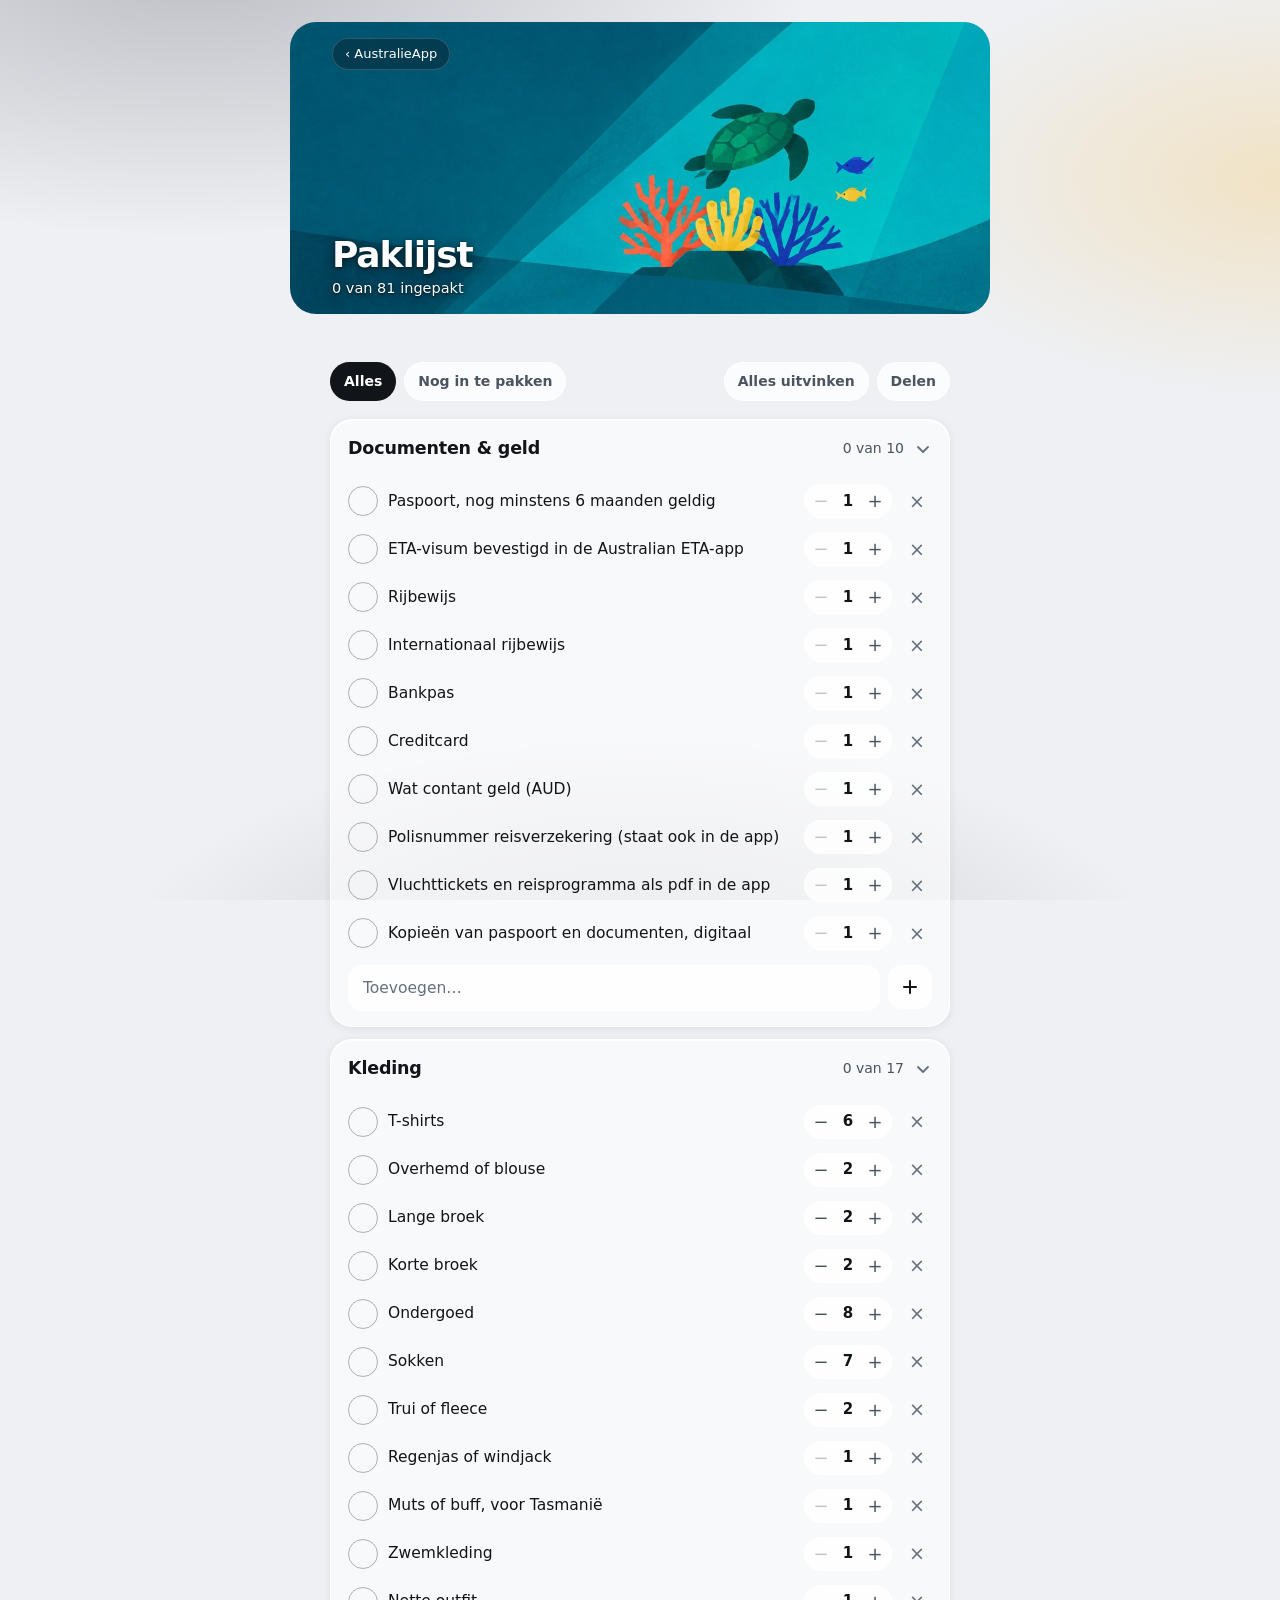
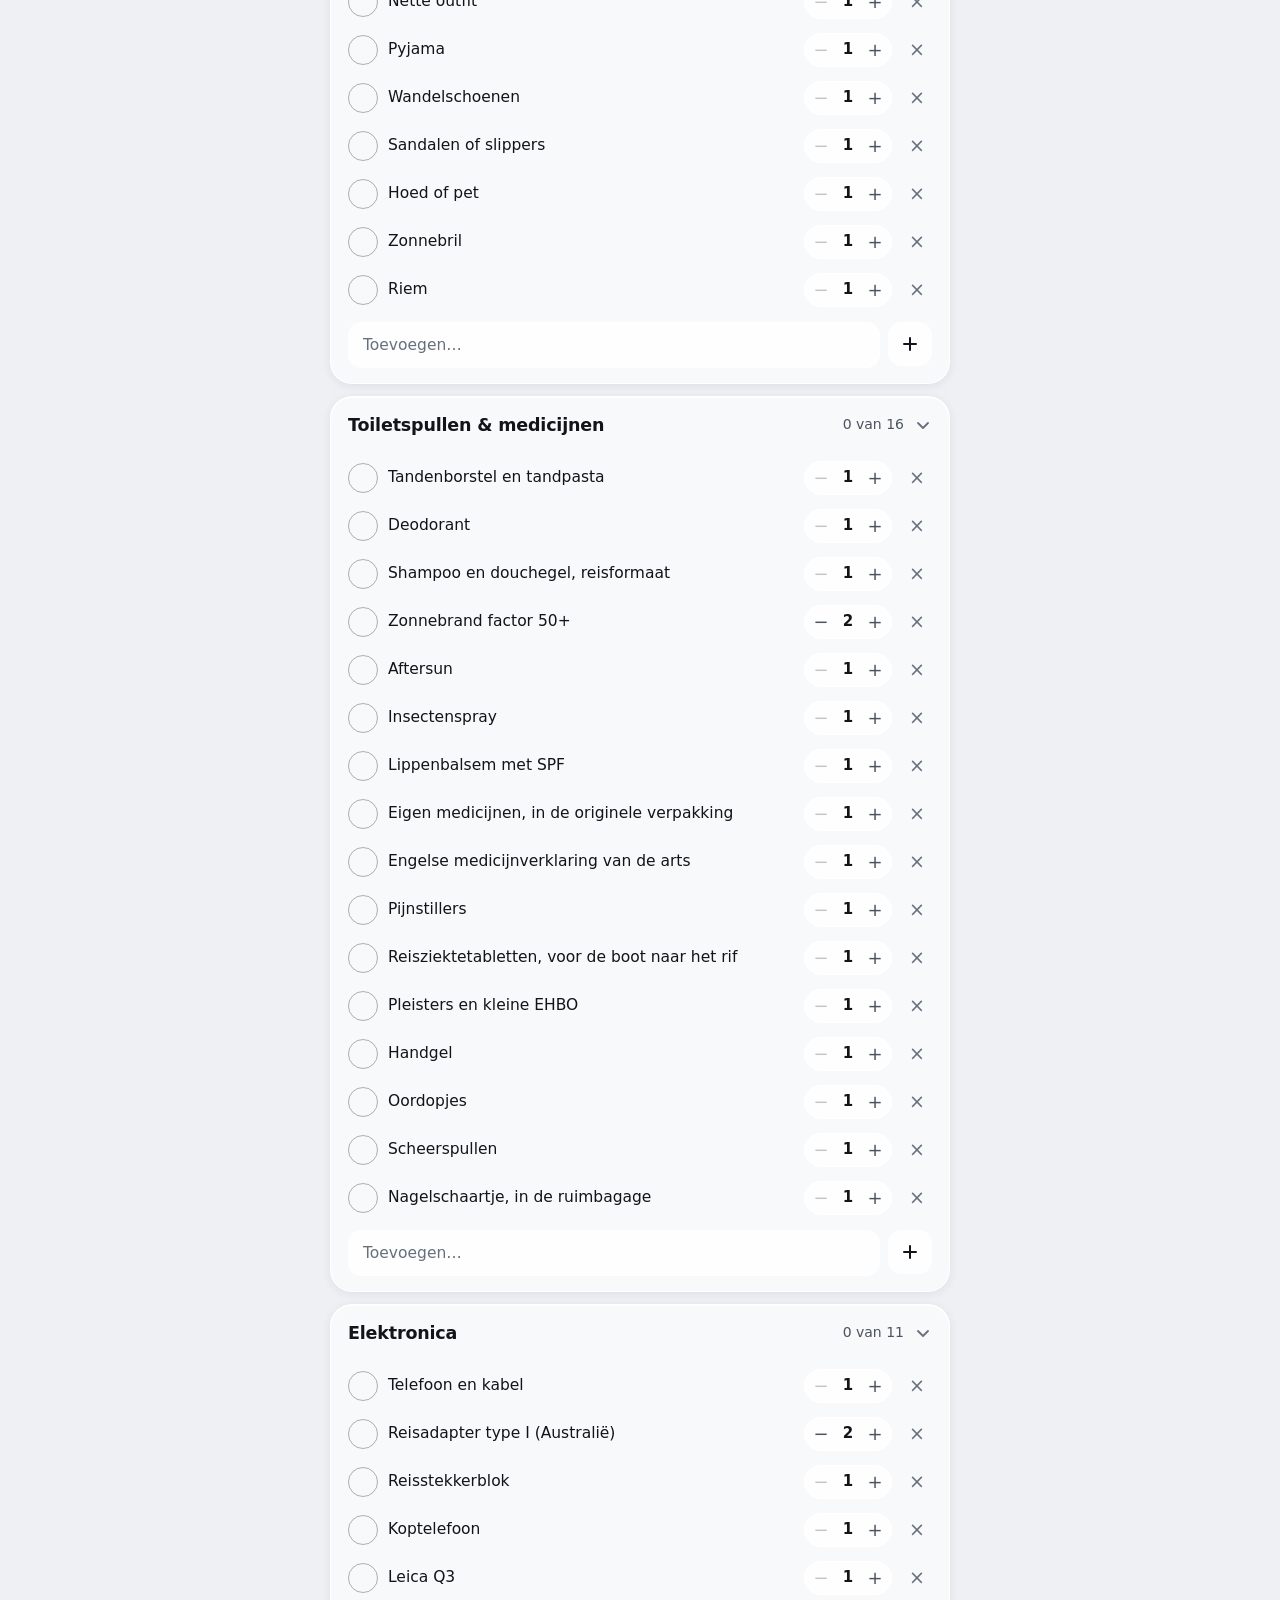
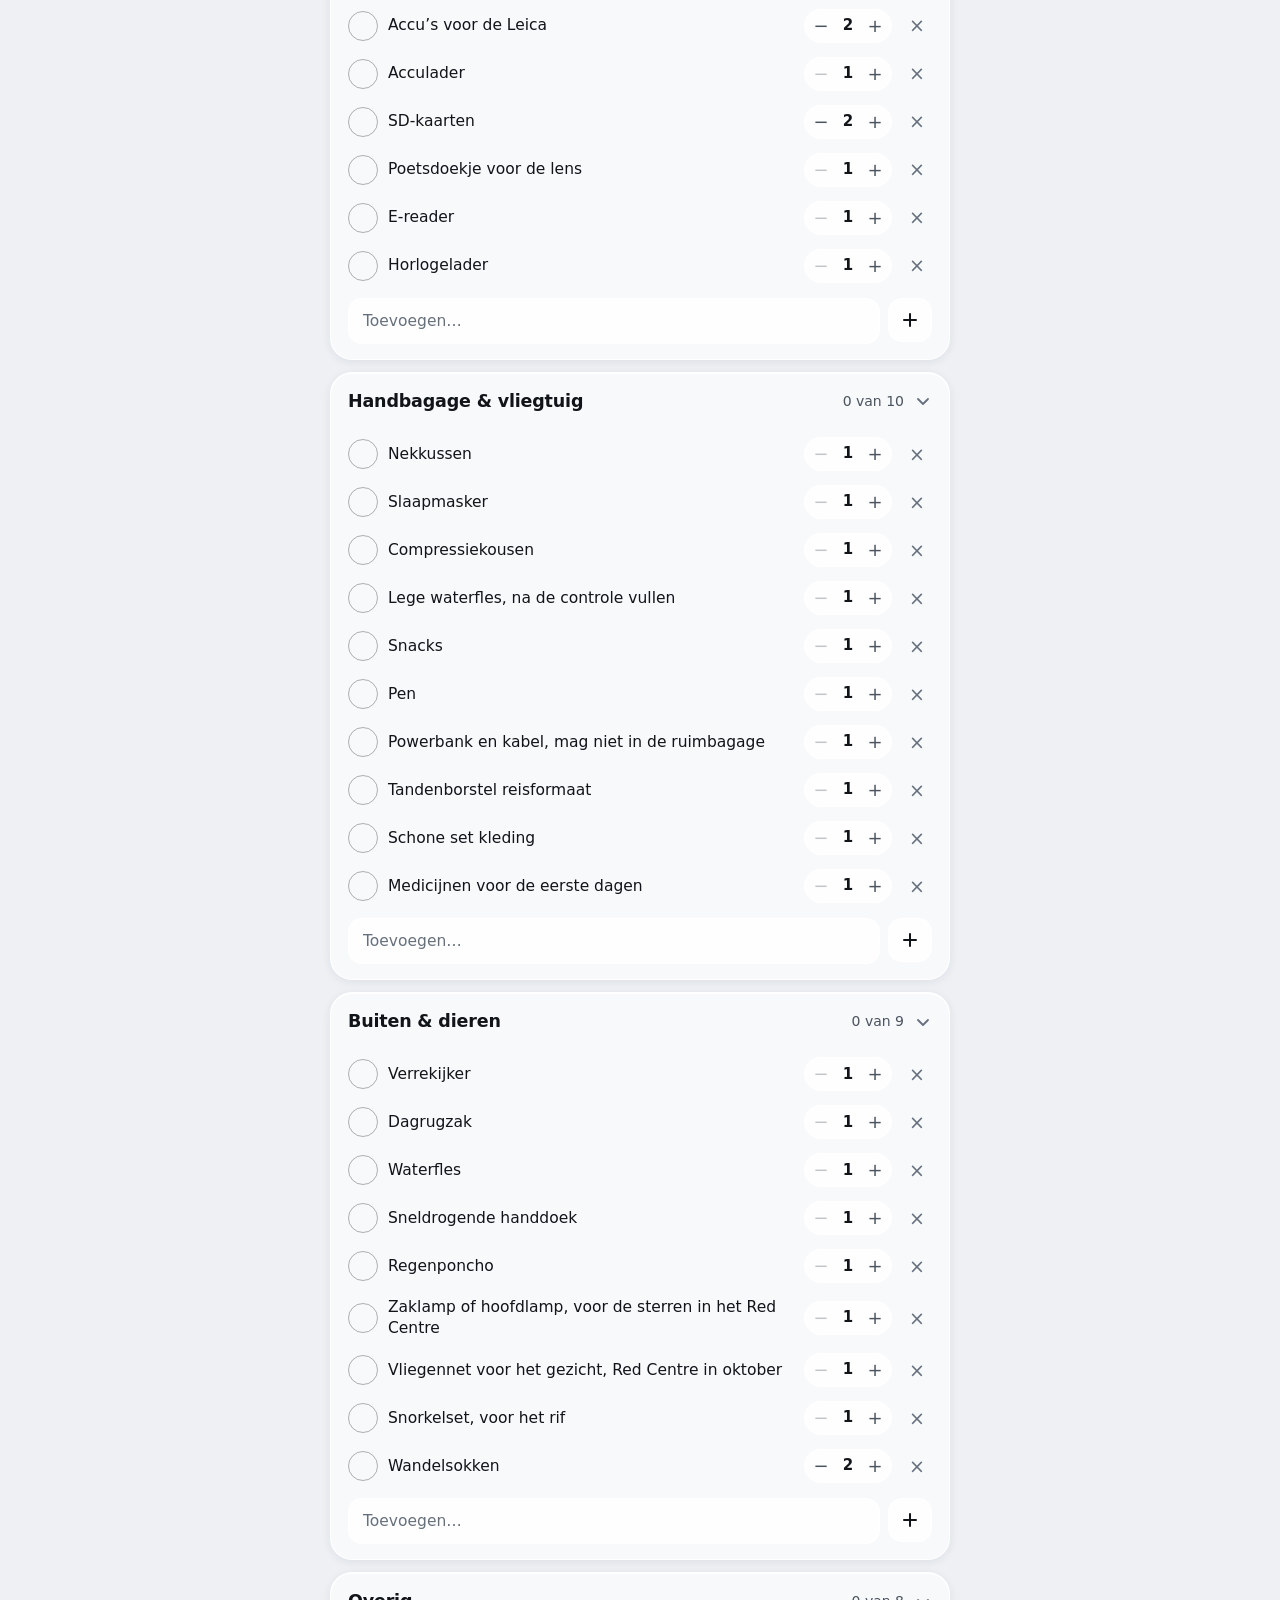
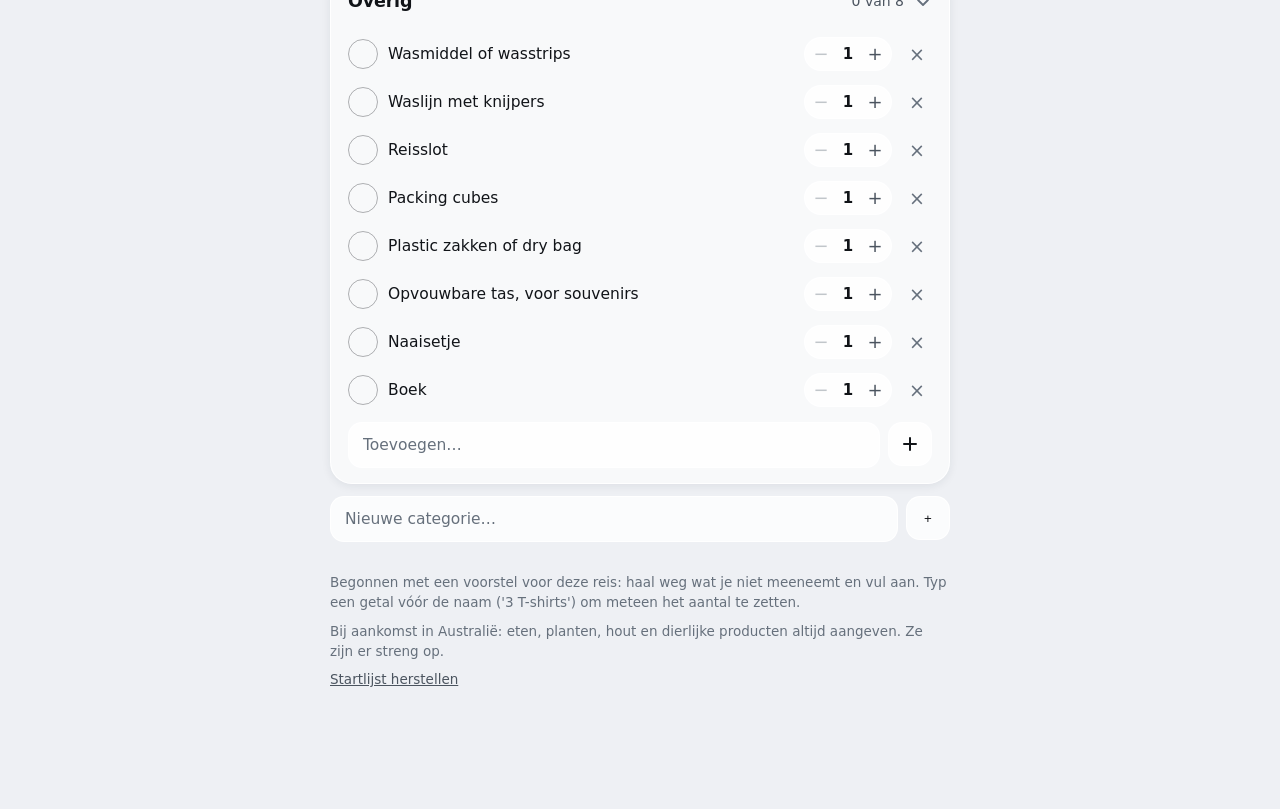
==== paklijst.html @ 352bce7c "Paklijst toegevoegd" ====
<!DOCTYPE html>
<html lang="nl" data-theme="light">
<head>
<meta charset="utf-8">
<!-- Zelfde thema als de app, meteen gezet zodat de pagina niet flitst. -->
<script>try{document.documentElement.setAttribute("data-theme",localStorage.getItem("aus_thema")==="dark"?"dark":"light")}catch(e){}</script>
<meta name="viewport" content="width=device-width, initial-scale=1, viewport-fit=cover">
<meta name="theme-color" content="#EEF0F4">
<title>Paklijst</title>
<link rel="stylesheet" href="app.css">
<style>
  /* Paklijst: één los bestand naast de app. Alles staat op deze telefoon (localStorage), er gaat niets
     naar Nhost. De opmaak komt uit app.css; hieronder alleen wat de lijst zelf nodig heeft. */
  .acties{display:flex;gap:8px;flex-wrap:wrap;align-items:center;margin:22px 0 18px}
  .acties .ruimte{flex:1}
  .cat.card{padding:0;overflow:hidden}
  .cathead{display:flex;align-items:center;gap:10px;width:100%;padding:15px 17px;
    background:none;border:none;font:inherit;color:inherit;text-align:left;cursor:pointer}
  .cathead h3{flex:1;margin:0;font-size:17.5px;font-weight:640;letter-spacing:-.01em}
  .cathead .teller{font-size:14px;color:var(--text-dim);font-variant-numeric:tabular-nums;white-space:nowrap}
  .cat.klaar .teller{color:var(--accent-ink);font-weight:600}
  .cathead .pijl{flex:none;width:18px;height:18px;color:var(--text-faint);transition:transform .2s ease}
  .cat.dicht .pijl{transform:rotate(-90deg)}
  .cat.dicht .items,.cat.dicht .toevoeg,.cat.dicht .leeg{display:none}
  .items{list-style:none;margin:0;padding:0 8px}
  .item{display:flex;align-items:center;gap:10px;padding:7px 9px;border-radius:14px}
  .item:active{background:var(--glass-2)}
  .vink{flex:none;width:30px;height:30px;border-radius:50%;cursor:pointer;display:grid;place-items:center;
    background:none;border:1.5px solid color-mix(in srgb, var(--text) 32%, transparent);color:transparent}
  .vink svg{width:16px;height:16px}
  .item.ok .vink{background:var(--accent);border-color:var(--accent);color:#1a1200}
  .naam{flex:1;min-width:0;font-size:15.5px;line-height:1.35;cursor:pointer;overflow-wrap:anywhere}
  .item.ok .naam{color:var(--text-faint);text-decoration:line-through}
  .aantal{flex:none;display:inline-flex;align-items:center;border-radius:999px;
    background:var(--glass-2);border:1px solid var(--rim)}
  .aantal button{font:inherit;font-size:18px;line-height:1;width:32px;height:32px;border:none;background:none;
    color:var(--text-dim);cursor:pointer;border-radius:999px}
  .aantal button:disabled{color:var(--text-faint);opacity:.4}
  .aantal button:active:not(:disabled){opacity:.5}
  .aantal b{min-width:22px;text-align:center;font-size:15px;font-weight:600;font-variant-numeric:tabular-nums}
  .weg{flex:none;width:30px;height:30px;border-radius:10px;border:none;background:none;font:inherit;font-size:19px;
    line-height:1;color:var(--text-faint);cursor:pointer}
  .weg:active{opacity:.5}
  .toevoeg{display:flex;gap:8px;padding:8px 17px 15px}
  .toevoeg input{flex:1;min-width:0;font:inherit;font-size:15.5px;color:var(--text);
    padding:10px 14px;border-radius:14px;background:var(--glass-2);border:1px solid var(--rim);
    -webkit-appearance:none;appearance:none}
  .toevoeg input::placeholder{color:var(--text-faint)}
  .toevoeg button,.nieuwcat button{flex:none;width:44px;height:44px;border-radius:14px;cursor:pointer;display:grid;place-items:center;
    color:var(--text);background:var(--glass-2);border:1px solid var(--rim)}
  .toevoeg button:active,.nieuwcat button:active{opacity:.6}
  .leeg{padding:0 17px 14px;font-size:14px;color:var(--text-faint)}
  .leeg button{font:inherit;font-size:14px;color:var(--text-dim);background:none;border:none;padding:0;text-decoration:underline;cursor:pointer}
  .klaarregel{padding:4px 17px 12px;font-size:14px;color:var(--text-dim)}
  .nieuwcat{display:flex;gap:8px;margin:6px 0 0}
  .nieuwcat input{flex:1;min-width:0;font:inherit;font-size:15.5px;color:var(--text);padding:10px 14px;border-radius:14px;
    background:var(--glass-2);border:1px solid var(--rim);-webkit-appearance:none;appearance:none}
  .nieuwcat input::placeholder{color:var(--text-faint)}
  .voet{margin:30px 0 0;font-size:13.5px;color:var(--text-faint);line-height:1.5}
  .voet p{margin:0 0 8px}
  .voet button{font:inherit;font-size:13.5px;color:var(--text-dim);background:none;border:none;padding:0;text-decoration:underline;cursor:pointer}
  .hero .eyebrow{text-decoration:none}
  @media (prefers-reduced-motion:reduce){.cathead .pijl,.track i,.toast{transition:none}}
</style>
</head>
<body>

<div class="hero banner" style="background-image:url('banner-praktisch.jpg')">
  <div class="wrap">
    <a class="eyebrow" href="index.html">‹ AustralieApp</a>
    <h1 class="btitel">Paklijst</h1>
    <p class="bsub" id="sub"></p>
  </div>
  <div class="track"><i id="track"></i></div>
</div>

<main class="wrap">
  <div class="acties">
    <button class="chip on" id="fAlles">Alles</button>
    <button class="chip" id="fNog">Nog in te pakken</button>
    <span class="ruimte"></span>
    <button class="chip" id="uitvinken">Alles uitvinken</button>
    <button class="chip" id="delen">Delen</button>
  </div>
  <div id="lijst"></div>
  <div class="nieuwcat">
    <input id="nieuwcatnaam" placeholder="Nieuwe categorie…" autocomplete="off" autocapitalize="sentences" enterkeyhint="done">
    <button id="nieuwcatknop" aria-label="Categorie toevoegen">+</button>
  </div>
  <div class="voet">
    <p>Begonnen met een voorstel voor deze reis: haal weg wat je niet meeneemt en vul aan. Typ een getal vóór de naam ('3 T-shirts') om meteen het aantal te zetten.</p>
    <p>Bij aankomst in Australië: eten, planten, hout en dierlijke producten altijd aangeven. Ze zijn er streng op.</p>
    <p><button id="herstel">Startlijst herstellen</button></p>
  </div>
</main>

<div class="toast" id="toast" role="status"></div>

<script>
// ---------- Startlijst ----------
// Een voorstel voor 29 dagen Australië in oktober: fris en nat mogelijk in Tasmanië, warm in het
// Red Centre en Queensland. Alles is weg te halen, aan te vullen en van aantal te veranderen.
const START=[
  ['Documenten & geld',[
    ['Paspoort, nog minstens 6 maanden geldig'],['ETA-visum bevestigd in de Australian ETA-app'],
    ['Rijbewijs'],['Internationaal rijbewijs'],['Bankpas'],['Creditcard'],['Wat contant geld (AUD)'],
    ['Polisnummer reisverzekering (staat ook in de app)'],['Vluchttickets en reisprogramma als pdf in de app'],
    ['Kopieën van paspoort en documenten, digitaal']]],
  ['Kleding',[
    ['T-shirts',6],['Overhemd of blouse',2],['Lange broek',2],['Korte broek',2],['Ondergoed',8],['Sokken',7],
    ['Trui of fleece',2],['Regenjas of windjack'],['Muts of buff, voor Tasmanië'],['Zwemkleding'],['Nette outfit'],
    ['Pyjama'],['Wandelschoenen'],['Sandalen of slippers'],['Hoed of pet'],['Zonnebril'],['Riem']]],
  ['Toiletspullen & medicijnen',[
    ['Tandenborstel en tandpasta'],['Deodorant'],['Shampoo en douchegel, reisformaat'],['Zonnebrand factor 50+',2],
    ['Aftersun'],['Insectenspray'],['Lippenbalsem met SPF'],['Eigen medicijnen, in de originele verpakking'],
    ['Engelse medicijnverklaring van de arts'],['Pijnstillers'],['Reisziektetabletten, voor de boot naar het rif'],
    ['Pleisters en kleine EHBO'],['Handgel'],['Oordopjes'],['Scheerspullen'],['Nagelschaartje, in de ruimbagage']]],
  ['Elektronica',[
    ['Telefoon en kabel'],['Reisadapter type I (Australië)',2],['Reisstekkerblok'],['Koptelefoon'],
    ['Leica Q3'],['Accu\u2019s voor de Leica',2],['Acculader'],['SD-kaarten',2],['Poetsdoekje voor de lens'],
    ['E-reader'],['Horlogelader']]],
  ['Handbagage & vliegtuig',[
    ['Nekkussen'],['Slaapmasker'],['Compressiekousen'],['Lege waterfles, na de controle vullen'],['Snacks'],['Pen'],
    ['Powerbank en kabel, mag niet in de ruimbagage'],['Tandenborstel reisformaat'],['Schone set kleding'],
    ['Medicijnen voor de eerste dagen']]],
  ['Buiten & dieren',[
    ['Verrekijker'],['Dagrugzak'],['Waterfles'],['Sneldrogende handdoek'],['Regenponcho'],
    ['Zaklamp of hoofdlamp, voor de sterren in het Red Centre'],['Vliegennet voor het gezicht, Red Centre in oktober'],
    ['Snorkelset, voor het rif'],['Wandelsokken',2]]],
  ['Overig',[
    ['Wasmiddel of wasstrips'],['Waslijn met knijpers'],['Reisslot'],['Packing cubes'],['Plastic zakken of dry bag'],
    ['Opvouwbare tas, voor souvenirs'],['Naaisetje'],['Boek']]],
];

// ---------- Opslag ----------
const SLEUTEL='paklijst';
const uid=()=>{ try{ if(crypto.randomUUID) return crypto.randomUUID(); }catch(e){} return 'p'+Date.now().toString(36)+Math.random().toString(36).slice(2,10); };
const startlijst=()=>({v:1,filter:'alles',cats:START.map(([naam,items])=>({id:uid(),naam,dicht:false,
  items:items.map(([n,a])=>({id:uid(),naam:n,aantal:a||1,ok:false}))}))});
let S;
function laad(){
  try{ const d=JSON.parse(localStorage.getItem(SLEUTEL)); if(d&&Array.isArray(d.cats)){ S=d; return; } }catch(e){}
  S=startlijst(); bewaar();
}
function bewaar(){
  try{ localStorage.setItem(SLEUTEL,JSON.stringify(S)); }
  catch(e){ toast('Bewaren op de telefoon is mislukt. Er is te weinig opslagruimte, of de browser staat het niet toe.'); }
}

// ---------- Hulpjes ----------
const esc=s=>String(s).replace(/[&<>"']/g,c=>({'&':'&amp;','<':'&lt;','>':'&gt;','"':'&quot;',"'":'&#39;'}[c]));
const VINK='<svg viewBox="0 0 16 16" fill="none" stroke="currentColor" stroke-width="2.2" stroke-linecap="round" stroke-linejoin="round" aria-hidden="true"><path d="M3 8.5l3.2 3L13 4.5"/></svg>';
const PIJL='<svg class="pijl" viewBox="0 0 18 18" fill="none" stroke="currentColor" stroke-width="1.8" stroke-linecap="round" stroke-linejoin="round" aria-hidden="true"><path d="M4 7l5 5 5-5"/></svg>';
const PLUS='<svg width="18" height="18" viewBox="0 0 18 18" fill="none" stroke="currentColor" stroke-width="2" stroke-linecap="round" aria-hidden="true"><path d="M9 3v12M3 9h12"/></svg>';
let _toastT=null;
function toast(msg,knop,actie){
  const t=document.getElementById('toast');
  t.textContent=msg;
  if(knop){ const b=document.createElement('button'); b.textContent=knop; b.onclick=()=>{ actie(); t.classList.remove('on'); }; t.appendChild(b); }
  t.classList.add('on'); clearTimeout(_toastT); _toastT=setTimeout(()=>t.classList.remove('on'),knop?6000:2600);
}
// '3 T-shirts' wordt aantal 3, naam T-shirts. Een los getal blijft gewoon een naam.
function splits(tekst){
  const m=tekst.trim().match(/^(\d{1,3})\s*[x×]?\s+(.+)$/);
  return m?{naam:m[2].trim(),aantal:Math.max(1,+m[1])}:{naam:tekst.trim(),aantal:1};
}
const vind=id=>{ for(const c of S.cats){ const i=c.items.findIndex(x=>x.id===id); if(i>=0) return {c,i,it:c.items[i]}; } return null; };

// ---------- Tekenen ----------
function teken(){
  const lijst=document.getElementById('lijst');
  const nog=S.filter==='nog';
  document.getElementById('fAlles').classList.toggle('on',!nog);
  document.getElementById('fNog').classList.toggle('on',nog);
  let totaal=0, klaar=0, catsKlaar=0;
  lijst.innerHTML=S.cats.map(c=>{
    const n=c.items.length, k=c.items.filter(x=>x.ok).length;
    totaal+=n; klaar+=k; if(n&&k===n) catsKlaar++;
    const zicht=nog?c.items.filter(x=>!x.ok):c.items;
    const rijen=zicht.map(it=>`<li class="item${it.ok?' ok':''}" data-id="${it.id}">`+
      `<button class="vink" data-vink aria-label="${it.ok?'Uitvinken':'Afvinken'}" aria-pressed="${it.ok}">${VINK}</button>`+
      `<span class="naam" data-vink>${esc(it.naam)}</span>`+
      `<span class="aantal"><button data-min aria-label="Minder" ${it.aantal<=1?'disabled':''}>−</button><b>${it.aantal}</b><button data-plus aria-label="Meer">+</button></span>`+
      `<button class="weg" data-weg aria-label="Weghalen">×</button></li>`).join('');
    return `<section class="card cat${c.dicht?' dicht':''}${n&&k===n?' klaar':''}" data-cat="${c.id}">`+
      `<button class="cathead" data-kop aria-expanded="${!c.dicht}"><h3>${esc(c.naam)}</h3><span class="teller">${n?`${k} van ${n}`:'leeg'}</span>${PIJL}</button>`+
      `<ul class="items">${rijen}</ul>`+
      (nog&&n&&!zicht.length?`<div class="klaarregel">Alles ingepakt</div>`:'')+
      `<div class="toevoeg"><input data-nieuw placeholder="Toevoegen…" autocomplete="off" autocapitalize="sentences" enterkeyhint="done"><button data-nieuwknop aria-label="Toevoegen">${PLUS}</button></div>`+
      (!n?`<div class="leeg">Nog niets in deze categorie. <button data-catweg>Categorie weghalen</button></div>`:'')+
      `</section>`;
  }).join('')||`<div class="card">Geen categorieën. Voeg er hieronder een toe, of herstel de startlijst.</div>`;
  document.getElementById('sub').textContent=totaal?`${klaar} van ${totaal} ingepakt${catsKlaar?` · ${catsKlaar} ${catsKlaar===1?'categorie':'categorieën'} klaar`:''}`:'Nog geen spullen op de lijst';
  document.getElementById('track').style.width=(totaal?Math.round(klaar/totaal*100):0)+'%';
  document.title=totaal?`Paklijst · ${klaar}/${totaal}`:'Paklijst';
}

// ---------- Handelingen ----------
document.getElementById('lijst').addEventListener('click',e=>{
  const sec=e.target.closest('[data-cat]'); if(!sec) return;
  const c=S.cats.find(x=>x.id===sec.dataset.cat); if(!c) return;
  const li=e.target.closest('[data-id]');
  if(e.target.closest('[data-kop]')){ c.dicht=!c.dicht; bewaar(); teken(); return; }
  if(e.target.closest('[data-nieuwknop]')){ voegToe(c,sec.querySelector('[data-nieuw]')); return; }
  if(e.target.closest('[data-catweg]')){ const ix=S.cats.indexOf(c); S.cats.splice(ix,1); bewaar(); teken();
    toast(`Categorie '${c.naam}' weggehaald`,'Ongedaan maken',()=>{ S.cats.splice(Math.min(ix,S.cats.length),0,c); bewaar(); teken(); }); return; }
  if(!li) return;
  const v=vind(li.dataset.id); if(!v) return;
  if(e.target.closest('[data-vink]')){ v.it.ok=!v.it.ok; bewaar(); teken(); return; }
  if(e.target.closest('[data-plus]')){ v.it.aantal=Math.min(999,v.it.aantal+1); bewaar(); teken(); return; }
  if(e.target.closest('[data-min]')){ if(v.it.aantal>1){ v.it.aantal--; bewaar(); teken(); } return; }
  if(e.target.closest('[data-weg]')){
    v.c.items.splice(v.i,1); bewaar(); teken();
    toast(`${v.it.naam} weggehaald`,'Ongedaan maken',()=>{ v.c.items.splice(Math.min(v.i,v.c.items.length),0,v.it); bewaar(); teken(); });
  }
});
document.getElementById('lijst').addEventListener('keydown',e=>{
  if(e.key!=='Enter'||!e.target.matches('[data-nieuw]')) return;
  e.preventDefault();
  const sec=e.target.closest('[data-cat]'), c=S.cats.find(x=>x.id===sec.dataset.cat);
  if(c) voegToe(c,e.target);
});
function voegToe(c,input){
  const t=input.value.trim(); if(!t){ input.focus(); return; }
  const {naam,aantal}=splits(t);
  c.items.push({id:uid(),naam,aantal,ok:false});
  c.dicht=false; bewaar(); teken();
  // het veld van deze categorie weer klaarzetten voor het volgende item
  const nieuw=document.querySelector(`[data-cat="${c.id}"] [data-nieuw]`); if(nieuw) nieuw.focus();
}
function nieuweCategorie(){
  const inp=document.getElementById('nieuwcatnaam'), naam=inp.value.trim();
  if(!naam){ inp.focus(); return; }
  S.cats.push({id:uid(),naam,dicht:false,items:[]}); inp.value=''; bewaar(); teken();
  const sec=document.querySelector(`[data-cat="${S.cats[S.cats.length-1].id}"]`);
  if(sec){ if(sec.scrollIntoView) sec.scrollIntoView({block:'center'}); const n=sec.querySelector('[data-nieuw]'); if(n) n.focus(); }
}
document.getElementById('nieuwcatknop').onclick=nieuweCategorie;
document.getElementById('nieuwcatnaam').addEventListener('keydown',e=>{ if(e.key==='Enter'){ e.preventDefault(); nieuweCategorie(); } });
document.getElementById('fAlles').onclick=()=>{ S.filter='alles'; bewaar(); teken(); };
document.getElementById('fNog').onclick=()=>{ S.filter='nog'; bewaar(); teken(); };
// Voor het opnieuw inpakken bij de volgende verhuizing: alles uit, de lijst zelf blijft.
document.getElementById('uitvinken').onclick=()=>{
  const was=S.cats.map(c=>c.items.filter(x=>x.ok).map(x=>x.id));
  if(!was.some(a=>a.length)){ toast('Er is nog niets afgevinkt'); return; }
  if(!confirm('Alle vinkjes weghalen? De lijst zelf blijft staan.')) return;
  S.cats.forEach(c=>c.items.forEach(x=>x.ok=false)); bewaar(); teken();
  toast('Alles uitgevinkt','Ongedaan maken',()=>{ S.cats.forEach((c,i)=>c.items.forEach(x=>{ if(was[i]&&was[i].includes(x.id)) x.ok=true; })); bewaar(); teken(); });
};
document.getElementById('herstel').onclick=()=>{
  if(!confirm('De startlijst terugzetten? Je eigen aanpassingen gaan verloren.')) return;
  const oud=S; S=startlijst(); bewaar(); teken();
  toast('Startlijst teruggezet','Ongedaan maken',()=>{ S=oud; bewaar(); teken(); });
};
// Als tekst, bijvoorbeeld voor een berichtje aan een medereiziger
document.getElementById('delen').onclick=async()=>{
  let totaal=0, klaar=0;
  const regels=S.cats.filter(c=>c.items.length).map(c=>`${c.naam}\n`+c.items.map(it=>{ totaal++; if(it.ok) klaar++;
    return `${it.ok?'☑':'☐'} ${it.aantal>1?it.aantal+'× ':''}${it.naam}`; }).join('\n'));
  const tekst=`Paklijst Australië, ${klaar} van ${totaal} ingepakt\n\n`+regels.join('\n\n');
  try{
    if(navigator.share){ await navigator.share({title:'Paklijst',text:tekst}); return; }
    await navigator.clipboard.writeText(tekst); toast('Lijst gekopieerd');
  }catch(e){ if(e&&e.name==='AbortError') return; try{ await navigator.clipboard.writeText(tekst); toast('Lijst gekopieerd'); }catch(e2){ toast('Delen lukt hier niet'); } }
};
// Thema volgt de app als die in een ander tabblad wordt omgezet
window.addEventListener('storage',e=>{ if(e.key==='aus_thema') document.documentElement.setAttribute('data-theme',e.newValue==='dark'?'dark':'light'); });

laad(); teken();
</script>
</body>
</html>
---- app.css ----
/* ---------- Thema's ---------- */
  :root{
    color-scheme: light;
    --tone:#2A2E36;
    --bg:#0A0C10;
    --text:#F2F4F6; --text-dim:#A6AFB9; --text-faint:#737C88;
    --accent:#FBB41D; --accent-ink:#FBB41D; --star:#F2C452; --wash:#22B4C6; --alert:#F4543A;
    --eet:#FB923C;   /* alles wat met eten te maken heeft: de chip Gegeten en het bestekje */
    /* glas */
    --glass:rgba(255,255,255,.065);
    --glass-2:rgba(255,255,255,.11);
    --glass-3:rgba(255,255,255,.16);
    --rim:rgba(255,255,255,.13);
    --rim-hi:rgba(255,255,255,.22);
    --shadow:0 10px 30px rgba(0,0,0,.35);
    --shadow-soft:0 2px 10px rgba(0,0,0,.25);
    --blob:color-mix(in srgb, var(--tone) 60%, transparent);
    --blob2:color-mix(in srgb, var(--accent) 16%, transparent);
    --pill:rgba(255,255,255,.92); --pill-text:#0A0C10;
    /* de twee zwevende balken (dagnavigatie en tabbalk): dunner glas dan de kaarten, met lichtval van
       boven, een donkere lijn aan de onderrand en een diepere schaduw. De blur dempt de foto erachter
       iets, zodat de tekst leesbaar blijft. */
    --bar:rgba(255,255,255,.06);
    --bar-sheen:linear-gradient(180deg,rgba(255,255,255,.13),rgba(255,255,255,.02) 55%,rgba(255,255,255,0));
    --bar-rim:rgba(255,255,255,.17); --bar-hi:rgba(255,255,255,.32); --bar-lo:rgba(0,0,0,.28);
    --bar-shadow:0 12px 32px rgba(0,0,0,.45);
    --bar-filter:blur(30px) saturate(180%) brightness(.88);
    --bar-text:#B4BCC6; --bar-knop-hi:rgba(255,255,255,.18); --pill-hi:#FFFFFF;
    /* Het blad ligt vóór de pagina en is daarom iets lichter dan de achtergrond: in het donker
       is een slagschaduw onzichtbaar, dus het verschil in helderheid moet het werk doen. */
    --sheet:#171B23; --scrim:rgba(0,0,0,.62); --grip:rgba(255,255,255,.30);
    --radius:22px;
  }
  html[data-theme="dark"]{color-scheme:dark}
  html[data-theme="light"]{color-scheme:light}
  html[data-theme="light"]{
    --bg:#EEF0F4;
    --text:#111418; --text-dim:#4B545F; --text-faint:#66707C;
    --star:#8F6600; --accent-ink:#8A5A00; --wash:#146582; --alert:#B0371B;
    --eet:#C2410C;
    --glass:rgba(255,255,255,.58);
    --glass-2:rgba(255,255,255,.78);
    --glass-3:rgba(255,255,255,.92);
    --rim:rgba(255,255,255,.90);
    --rim-hi:rgba(255,255,255,1);
    --shadow:0 10px 30px rgba(30,40,55,.10);
    --shadow-soft:0 2px 10px rgba(30,40,55,.08);
    --blob:color-mix(in srgb, var(--tone) 26%, transparent);
    --blob2:color-mix(in srgb, var(--accent) 22%, transparent);
    --pill:#111418; --pill-text:#FFFFFF;
    --bar:rgba(255,255,255,.52);
    --bar-sheen:linear-gradient(180deg,rgba(255,255,255,.75),rgba(255,255,255,.2) 60%,rgba(255,255,255,.05));
    --bar-rim:rgba(255,255,255,.95); --bar-hi:#FFFFFF; --bar-lo:rgba(30,40,55,.10);
    --bar-shadow:0 12px 32px rgba(30,40,55,.18);
    --bar-filter:blur(30px) saturate(170%) brightness(1.06);
    --bar-text:#3F4854; --bar-knop-hi:#FFFFFF; --pill-hi:rgba(255,255,255,.22);
    /* In het licht blijft het blad de achtergrondkleur: de velden erin zijn wit en zouden
       tegen een lichter blad wegvallen. Daar doen de schaduw en het waas het werk. */
    --sheet:#EEF0F4; --scrim:rgba(24,32,44,.34); --grip:rgba(17,20,24,.20);
  }

  /* ---------- Basis ---------- */
  *{box-sizing:border-box;-webkit-tap-highlight-color:transparent}
  html{background:var(--bg);min-height:100%}
  body{margin:0;background:transparent;color:var(--text);min-height:100dvh;
    font-family:-apple-system,BlinkMacSystemFont,"SF Pro Text","Segoe UI",Roboto,system-ui,sans-serif;
    font-size:17px;line-height:1.55;-webkit-font-smoothing:antialiased;padding-bottom:7rem;
    position:relative}
  /* de achtergrond waar het glas doorheen kijkt */
  body::before{content:"";position:fixed;inset:0;z-index:-1;pointer-events:none;
    background:
      radial-gradient(70% 45% at 15% -5%, var(--blob), transparent 70%),
      radial-gradient(45% 35% at 100% 20%, var(--blob2), transparent 70%),
      radial-gradient(60% 40% at 50% 110%, color-mix(in srgb, var(--tone) 18%, transparent), transparent 70%),
      var(--bg);
    transition:background .5s ease}
  .wrap{max-width:660px;margin:0 auto;padding:0 20px}
  a{color:inherit}

  /* glasrecept: half doorzichtig, lichte rand, glimrand aan de bovenkant */
  .glass{background:var(--glass);border:1px solid var(--rim);
    box-shadow:inset 0 1px 0 var(--rim-hi), var(--shadow-soft)}
  .blur{-webkit-backdrop-filter:blur(26px) saturate(170%);backdrop-filter:blur(26px) saturate(170%)}

  /* ---------- Kop ---------- */
  .hero{
    margin:0;border-radius:0;overflow:hidden;position:relative;color:#fff;
    aspect-ratio:12/5;background:var(--tone);
    padding:0;transition:background-image .35s ease;
    background-size:cover;background-position:center}
  .hero .wrap{position:relative;z-index:1;height:100%;
    padding:calc(env(safe-area-inset-top) + 14px) 22px 16px;
    display:flex;flex-direction:column;justify-content:flex-end}
  /* De datumknop blijft bovenaan, de rest staat onderaan, net als op de andere tabbladen. */
  .hero .eyebrow{margin-bottom:auto}
  /* lege regels op de startpagina (geen ondertitel, geen kenmerken) nemen geen ruimte in */
  .hero .title:empty,.hero .meta:empty,.hero #flagbox:empty{display:none}
  .eyebrow{display:inline-flex;align-self:flex-start;width:fit-content;max-width:100%;
    align-items:center;gap:8px;font-size:13px;color:#fff;margin:0 0 10px;
    background:rgba(10,14,22,.34);border:1px solid rgba(255,255,255,.16);
    padding:5px 12px;border-radius:999px;backdrop-filter:blur(6px);-webkit-backdrop-filter:blur(6px)}
  .dot{width:7px;height:7px;border-radius:50%;background:var(--accent);flex:none;
    box-shadow:0 0 0 3px color-mix(in srgb, var(--accent) 30%, transparent)}
  .dot.live{animation:pulse 2.4s ease-in-out infinite}
  @keyframes pulse{0%,100%{opacity:1}50%{opacity:.4}}
  @media (prefers-reduced-motion:reduce){.dot.live{animation:none}}
  #themekeuze .chip{display:inline-flex;align-items:center;gap:7px}
  .num{font-size:clamp(30px,8vw,40px);font-weight:730;letter-spacing:-.03em;
    line-height:1.05;margin:0;display:flex;align-items:baseline;gap:9px;
    text-shadow:0 1px 8px rgba(0,0,0,.5)}
  .num small{font-size:14px;font-weight:500;letter-spacing:0;color:rgba(255,255,255,.72)}
  /* titel altijd twee regels hoog, ook als hij korter is: geen springende kop */
  .title{font-size:clamp(19px,5vw,24px);font-weight:600;letter-spacing:-.015em;
    line-height:1.25;margin:4px 0 0;max-width:24ch;text-shadow:0 1px 8px rgba(0,0,0,.55);
    min-height:2.4em;display:-webkit-box;-webkit-line-clamp:2;-webkit-box-orient:vertical;overflow:hidden}
  .meta{margin:12px 0 0;font-size:13.5px;color:rgba(255,255,255,.94);text-shadow:0 1px 6px rgba(0,0,0,.6)}
  .meta div{display:flex;align-items:center;gap:8px;margin-top:3px}
  .meta svg{opacity:.75;flex:none}
  .meta div.kind{display:inline-flex;background:rgba(10,14,22,.32);
    border:1px solid rgba(255,255,255,.24);
    border-radius:999px;padding:3px 10px;font-size:12.5px;font-weight:600;color:#fff;margin:0 0 6px}
  .meta div.kind svg{opacity:.9}
  .flag{display:inline-flex;align-items:center;gap:7px;margin-top:14px;
    background:rgba(255,255,255,.16);border:1px solid rgba(255,255,255,.32);
    box-shadow:inset 0 1px 0 rgba(255,255,255,.35);
    padding:5px 12px;border-radius:999px;font-size:13.5px;font-weight:600}
  .hero.banner{background-size:cover;background-position:center;padding:0;position:relative;overflow:hidden}
  .hero.banner .wrap{position:relative;z-index:1;height:100%;
    padding:calc(env(safe-area-inset-top) + 14px) 22px 16px;
    display:flex;flex-direction:column;justify-content:flex-end}
  /* dezelfde regelhoogte als de titel op Vandaag, anders staat de tekst optisch hoger */
  .btitel{margin:0;font-size:clamp(28px,7.5vw,36px);font-weight:730;letter-spacing:-.03em;line-height:1.05;
    color:#fff;text-shadow:0 2px 12px rgba(0,0,0,.6), 0 1px 3px rgba(0,0,0,.45)}
  .bsub{margin:5px 0 0;font-size:14.5px;line-height:1.3;color:#fff;text-shadow:0 1px 10px rgba(0,0,0,.7), 0 1px 2px rgba(0,0,0,.5)}
  /* de dag als label boven de titel, bij Dieren */
  .blabel{align-self:flex-start;margin:0 0 8px;padding:5px 11px;border-radius:999px;font-size:13px;font-weight:600;
    color:#fff;background:rgba(0,0,0,.34);backdrop-filter:blur(6px);-webkit-backdrop-filter:blur(6px)}
  .hero.banner .track{position:relative;z-index:1;background:rgba(255,255,255,.15)}
  .track{height:3px;background:rgba(255,255,255,.22)}
  .track i{display:block;height:100%;background:var(--accent);transition:width .35s ease;
    box-shadow:0 0 10px color-mix(in srgb, var(--accent) 60%, transparent)}

  /* ---------- Dagnavigatie (zwevend glas) ---------- */
  .nav{position:sticky;top:0;z-index:20;margin:26px 12px 0}   /* dezelfde 26 als onder de balk */
  .nav .inner{max-width:660px;margin:0 auto;padding:6px;display:flex;align-items:center;gap:6px;
    border-radius:20px;background:var(--bar);background-image:var(--bar-sheen);border:1px solid var(--bar-rim);
    box-shadow:inset 0 1px 0 var(--bar-hi), inset 0 -1px 0 var(--bar-lo), var(--bar-shadow);
    -webkit-backdrop-filter:var(--bar-filter);backdrop-filter:var(--bar-filter)}
  .nav button{font:inherit;font-size:16px;color:var(--text);
    background:color-mix(in srgb, var(--text) 7%, transparent);
    border:1px solid var(--bar-rim);border-radius:14px;width:46px;height:42px;
    box-shadow:inset 0 1px 0 var(--bar-knop-hi);
    cursor:pointer;display:grid;place-items:center}
  .nav button:disabled{opacity:.3}
  .nav .label{flex:1;text-align:center;font-size:14.5px;color:var(--bar-text);font-variant-numeric:tabular-nums}
  button:focus-visible,a:focus-visible,input:focus-visible{outline:2px solid var(--accent);outline-offset:2px}

  /* ---------- Inhoud ---------- */
  main.wrap{padding-top:26px}
  .dagmeta{display:flex;flex-wrap:wrap;gap:7px;margin:0 0 20px}
  .dm{display:inline-flex;align-items:center;gap:6px;font-size:13.5px;color:var(--text-dim);
    background:var(--glass);border:1px solid var(--rim);border-radius:999px;padding:5px 11px;line-height:1.35}
  .dm svg{flex:none;opacity:.7}
  .dm.wash{color:var(--wash);border-color:color-mix(in srgb, var(--wash) 40%, var(--rim));font-weight:600}
  a.dm.link{text-decoration:none;color:var(--text)}
  a.dm.link svg:last-child{opacity:.5}
  a.dm.link:active{opacity:.6}
  .prose p{margin:0 0 1.05em}
  .prose p:last-child{margin-bottom:0}
  h2{font-size:13.5px;font-weight:600;letter-spacing:.04em;text-transform:uppercase;
    color:var(--text-faint);margin:38px 0 12px 4px}
  /* Elk scherm begint 26 px onder de balk erboven: dat is de padding van main. Een kopje krijgt 10 px
     extra, want kleine hoofdletters vallen optisch hoger uit dan tekst in een kaart of zoekveld. */
  h2:first-child{margin-top:10px}
  .notes>h2:first-child{margin-top:38px}   /* dagweergave: 'Vandaag nodig' en 'Notities' */
  /* voorreis- en nareisdag: de notities beginnen direct onder de balk, zonder tekst ertussen */
  #day>.notes:first-child>h2:first-child{margin-top:10px}
  #day>.empty:first-child{margin-top:0}

  .callout{display:flex;gap:12px;padding:15px 17px;margin:20px 0 0;font-size:15.5px;line-height:1.5;
    border-radius:var(--radius);background:var(--glass);border:1px solid var(--rim);
    box-shadow:inset 0 1px 0 var(--rim-hi), var(--shadow-soft)}
  .callout .ico{flex:none;display:flex;align-items:center;justify-content:center;
    width:20px;height:22px;color:var(--text-faint)}
  .callout.let .ico{color:var(--alert)}
  .callout.washing .ico{color:var(--wash)}
  .callout b{display:block;font-size:12.5px;letter-spacing:.03em;text-transform:uppercase;
    color:var(--text-dim);font-weight:600;margin-bottom:3px}
  .callout.washing{background:color-mix(in srgb, var(--wash) 13%, var(--glass));
    border-color:color-mix(in srgb, var(--wash) 30%, var(--rim))}
  .callout.washing b{color:var(--wash)}

  .list{list-style:none;margin:0;padding:0;overflow:hidden;
    border-radius:var(--radius);background:var(--glass);border:1px solid var(--rim);
    box-shadow:inset 0 1px 0 var(--rim-hi), var(--shadow-soft)}
  .list li{padding:13px 16px;border-bottom:1px solid var(--rim);font-size:16px}
  .list li:last-child{border-bottom:none}
  .list strong{display:block;font-weight:600;margin-bottom:1px}
  .list span.sub{color:var(--text-dim);font-size:15px}
  .list strong a{color:inherit;text-decoration:none;display:inline-flex;align-items:center}
  .list strong a:active{opacity:.6}
  .prac li{display:flex;gap:11px;align-items:flex-start;color:var(--text);font-size:15.5px;line-height:1.5}
  .prac .b{color:var(--accent-ink);flex:none;font-size:15px;line-height:1.5}
  .row{display:flex;justify-content:space-between;gap:14px;align-items:baseline}
  .row .r{color:var(--text-dim);font-size:15px;white-space:nowrap;font-variant-numeric:tabular-nums}

  .card{padding:15px 17px 16px;margin-bottom:12px;
    border-radius:var(--radius);background:var(--glass);border:1px solid var(--rim);
    box-shadow:inset 0 1px 0 var(--rim-hi), var(--shadow-soft)}
  .card h3{margin:0;font-size:17.5px;font-weight:640;letter-spacing:-.01em}
  .card h3 a{text-decoration:none;color:inherit;display:inline-flex;align-items:center}
  .card h3 a:active{opacity:.6}
  .badges{display:flex;flex-wrap:wrap;gap:7px;margin:9px 0 10px}
  .badge{font-size:13px;padding:4px 10px;border-radius:999px;background:var(--glass-2);
    border:1px solid var(--rim);color:var(--text-dim);display:flex;align-items:center;gap:4px;line-height:1.4}
  .badge.rate{color:var(--star);font-weight:600}
  .badge.low{color:var(--alert);border-color:color-mix(in srgb, var(--alert) 40%, var(--rim));font-weight:600}
  /* Restaurantkaart: dicht is hij één regel, open toont hij het hele verhaal. */
  details.rcard{padding:0;overflow:hidden}
  details.rcard>summary{list-style:none;cursor:pointer;display:flex;align-items:center;gap:10px;
    padding:13px 15px;-webkit-tap-highlight-color:transparent}
  details.rcard>summary::-webkit-details-marker{display:none}
  details.rcard>summary:active{opacity:.7}
  .rtop{flex:1;min-width:0;display:flex;flex-direction:column;gap:2px}
  .rname{font-size:17px;font-weight:640;letter-spacing:-.01em;line-height:1.25}
  .rkort{font-size:13.5px;color:var(--text-faint);font-variant-numeric:tabular-nums}
  .rchev{flex:none;color:var(--text-faint);display:grid;place-items:center;transition:transform .2s}
  details.rcard[open]>summary .rchev{transform:rotate(90deg)}
  .rbody{padding:0 15px 16px}
  .rbody .badges{margin-top:0}
  /* Inleidende regel onder het kopje Winkels bij het hotel */
  .wintro{margin:-4px 4px 12px;font-size:14px;line-height:1.45;color:var(--text-dim)}
  /* Lange dagtekst: acht regels zichtbaar, de rest achter dezelfde knop als bij de notities.
     line-clamp knipt op een regelgrens en zet er een beletselteken achter; een maximale hoogte
     in pixels sneed de laatste regel doormidden. */
  .prose.inkort{display:-webkit-box;-webkit-line-clamp:8;-webkit-box-orient:vertical;overflow:hidden}
  .prose.inkort p{margin:0}
  .prose.inkort p+p{margin-top:.7em}
  .meerknop{display:block;margin:8px 0 0;font:inherit;font-size:13.5px;font-weight:600;
    color:var(--accent-ink);background:var(--glass-2);border:1px solid var(--rim);
    border-radius:999px;padding:5px 12px;cursor:pointer}
  .meerknop:active{opacity:.6}
  .rmore{display:flex;align-items:center;justify-content:space-between;gap:10px;
    padding:13px 15px;border-radius:var(--radius);text-decoration:none;color:var(--text-dim);
    font-size:15px;background:var(--glass);border:1px solid var(--rim);
    box-shadow:inset 0 1px 0 var(--rim-hi), var(--shadow-soft)}
  .rmore span:first-child{display:inline-flex;align-items:center;gap:8px}
  .rmore:active{opacity:.7}
  /* Knop onderaan de dag: in de bladerstroom, niet zwevend over de tekst. */
  .dagadd{margin-top:32px;margin-bottom:34px}
  .dagadd .btn{width:100%;text-align:center;font:inherit;font-size:15px;font-weight:600;
    padding:13px 8px;border-radius:14px;cursor:pointer;
    color:var(--text);background:var(--glass);border:1px solid var(--rim);
    box-shadow:inset 0 1px 0 var(--rim-hi), var(--shadow-soft)}
  .dagadd .btn:active{opacity:.7}
  .card .role{font-size:11.5px;font-weight:700;letter-spacing:.06em;text-transform:uppercase;
    color:var(--accent-ink);margin-bottom:5px}
  .rtop .role{margin-bottom:0}
  .card .btns{display:flex;gap:8px;margin-top:12px}
  .card .btn{flex:1;text-align:center;text-decoration:none;font-size:14.5px;font-weight:600;
    padding:10px 8px;border-radius:12px;color:var(--text);
    background:var(--glass-2);border:1px solid var(--rim);box-shadow:inset 0 1px 0 var(--rim-hi)}
  .card .btn:active{opacity:.6}
  .card .checked{margin-top:10px;font-size:12.5px;color:var(--text-faint);line-height:1.45}
  .card .where{color:var(--text-faint);font-size:14px;margin:0 0 8px;display:flex;align-items:center;gap:6px}
  .card p{margin:0;font-size:15.5px;color:var(--text-dim);line-height:1.5}
  .card .book{margin-top:12px;padding-top:11px;border-top:1px solid var(--rim);
    font-size:15px;color:var(--text-dim);line-height:1.5}
  .card .book b{display:block;font-size:11.5px;font-weight:700;letter-spacing:.06em;
    text-transform:uppercase;color:var(--text-faint);margin-bottom:3px}

  /* ---------- Vluchten ---------- */
  .flights{margin-top:20px;display:flex;flex-direction:column;gap:10px}
  .flight{padding:14px 16px;border-radius:var(--radius);background:var(--glass);border:1px solid var(--rim);
    box-shadow:inset 0 1px 0 var(--rim-hi), var(--shadow-soft)}
  .fcode{display:flex;align-items:center;gap:7px;font-size:12.5px;font-weight:700;letter-spacing:.06em;
    text-transform:uppercase;color:var(--text-faint);margin-bottom:8px}
  .fleg{display:flex;align-items:flex-start;gap:12px}
  .fpt{flex:1;min-width:0;display:flex;flex-direction:column}
  .ft{font-size:22px;font-weight:700;letter-spacing:-.02em;line-height:1.15;font-variant-numeric:tabular-nums}
  .fp{font-size:14px;color:var(--text-dim);margin-top:2px;line-height:1.35}
  .farr{color:var(--text-faint);font-size:20px;line-height:1.25;flex:none;padding-top:1px}
  .finfo{margin-top:9px;padding-top:9px;border-top:1px solid var(--rim);font-size:13.5px;color:var(--text-dim)}
  .fcheck{display:flex;flex-direction:column;align-items:center;gap:2px;
    margin-top:12px;padding:12px;border-radius:14px;text-align:center;text-decoration:none;
    background:var(--pill);color:var(--pill-text);border:none;
    box-shadow:0 2px 10px rgba(0,0,0,.20)}
  .fcheck:active{opacity:.75}
  .fc1{display:inline-flex;align-items:center;gap:7px;font-size:16px;font-weight:650;letter-spacing:-.01em}
  .fc2{font-size:13px;opacity:.72;font-weight:500}

  /* ---------- Tijdschema ---------- */
  .agenda{list-style:none;margin:0;padding:0;border-radius:var(--radius);overflow:hidden;
    background:var(--glass);border:1px solid var(--rim);box-shadow:inset 0 1px 0 var(--rim-hi), var(--shadow-soft)}
  .agenda li{display:flex;gap:14px;padding:13px 16px;border-bottom:1px solid var(--rim)}
  .agenda li:last-child{border-bottom:none}
  .atime{flex:none;width:3.4em;font-weight:700;font-variant-numeric:tabular-nums;color:var(--accent-ink);font-size:16px;line-height:1.45;overflow-wrap:break-word}
  /* Lijsten met dagdelen ('Ochtend') in plaats van kloktijden: bredere kolom, kleinere letter. */
  .agenda.woorden .atime{width:5.8em;font-size:13.5px;font-weight:600;line-height:1.6;padding-top:2px}
  .abody{flex:1;min-width:0;display:flex;flex-direction:column;gap:2px}
  .abody strong{font-weight:600;font-size:16px}
  .abody .sub{font-size:14.5px;color:var(--text-dim);line-height:1.5}
  .row .r.booked{color:var(--accent-ink);font-weight:600}

  /* ---------- Emoe-alert ---------- */
  .flag.emoe{background:color-mix(in srgb, var(--accent) 45%, rgba(255,255,255,.15));
    border-color:color-mix(in srgb, var(--accent) 80%, transparent);margin-right:8px}
  .flag.emoe svg{width:16px;height:16px}
  .emoealert{display:flex;gap:12px;align-items:flex-start;margin:0 0 12px;padding:14px 16px;
    border-radius:var(--radius);font-size:15.5px;line-height:1.5;
    background:color-mix(in srgb, var(--accent) 24%, var(--glass));
    border:1px solid color-mix(in srgb, var(--accent) 55%, var(--rim));
    box-shadow:inset 0 1px 0 var(--rim-hi), var(--shadow-soft)}
  .emoealert svg{flex:none;margin-top:2px;color:var(--accent-ink);width:22px;height:22px}
  .emoealert>span{flex:1;min-width:0}
  .emoealert b{display:flex;align-items:baseline;justify-content:space-between;gap:10px;font-size:12.5px;
    letter-spacing:.05em;text-transform:uppercase;color:var(--accent-ink);font-weight:700;margin-bottom:3px}
  .emoealert b .chance{font-size:11px;letter-spacing:2px;font-weight:400;color:var(--accent-ink)}

  /* ---------- Dieren ---------- */
  .wild li{display:flex;gap:11px;align-items:flex-start;font-size:15.5px}
  .wild .wbody{flex:1;min-width:0;display:flex;flex-direction:column;gap:2px}
  .wild .wtop{display:flex;justify-content:space-between;align-items:baseline;gap:10px}
  .wild strong{font-weight:600;font-size:16px}
  .chance{flex:none;font-size:11px;letter-spacing:2px;color:var(--accent-ink)}
  .wild .sub{font-size:14.5px;color:var(--text-dim);line-height:1.5}
  .legend{display:flex;flex-wrap:wrap;gap:5px 15px;font-size:12.5px;color:var(--text-faint);margin:10px 4px 0}
  .legend .leg{display:inline-flex;align-items:center;gap:7px}
  .legend .chance{color:inherit}

  /* ---------- Nieuwe versie ---------- */
  .updatebar{position:fixed;left:12px;right:12px;top:calc(env(safe-area-inset-top) + 10px);z-index:60;
    display:flex;align-items:center;gap:12px;padding:12px 14px 12px 16px;border-radius:16px;
    background:var(--pill);color:var(--pill-text);box-shadow:0 8px 28px rgba(0,0,0,.3);font-size:15px}
  .updatebar span{flex:1}
  .updatebar button{font:inherit;font-weight:700;border:none;border-radius:10px;padding:8px 14px;cursor:pointer;
    background:var(--accent);color:#1a1200}

  /* ---------- Wisselkoers ---------- */
  .koers{padding:16px 17px;border-radius:var(--radius);background:var(--glass);
    border:1px solid var(--rim);box-shadow:inset 0 1px 0 var(--rim-hi), var(--shadow-soft);
    display:grid;grid-template-columns:1fr auto 1fr;gap:10px 12px;align-items:end}
  .krij{display:flex;flex-direction:column;gap:5px;min-width:0}
  .krij label{font-size:11.5px;font-weight:700;letter-spacing:.06em;color:var(--text-faint)}
  .krij input{width:100%;font:inherit;font-size:22px;font-weight:640;color:var(--text);
    background:var(--glass-2);border:1px solid var(--rim);border-radius:12px;padding:10px 12px;
    -webkit-appearance:none;appearance:none;font-variant-numeric:tabular-nums}
  .kpijl{font-size:19px;color:var(--text-faint);padding-bottom:11px}
  .knoot{grid-column:1/-1;font-size:13px;color:var(--text-faint);margin-top:2px}
  .knoot2{grid-column:1/-1;font-size:13.5px;color:var(--text-dim)}

  /* ---------- Notities en tickets ---------- */
  .privtag{display:inline-block;margin-top:4px;padding:2px 8px;border-radius:8px;font-size:13px;
    background:color-mix(in srgb, var(--accent) 22%, transparent);color:var(--accent-ink);font-weight:600}
  .notes .nlist{background:none;border:none;box-shadow:none;border-radius:0;overflow:visible}
  .notes .nlist li.nitem{display:flex;flex-direction:column;gap:9px;align-items:stretch;
    margin-bottom:12px;padding:15px 17px;border-radius:var(--radius);
    background:var(--glass);border:1px solid var(--rim);
    box-shadow:inset 0 1px 0 var(--rim-hi), var(--shadow-soft)}
  .notes .nlist li.nitem:last-child{margin-bottom:0}
  .nhead{display:flex;align-items:center;justify-content:space-between;gap:10px;min-height:34px}
  .notes .nbody{flex:1;min-width:0;display:flex;flex-direction:column;gap:2px}
  .notes .ntext{white-space:pre-wrap;word-wrap:break-word;font-size:15.5px;line-height:1.5;display:block}
  .notes .ncap{font-size:15px;color:var(--text-dim)}
  .notes .nacts{display:flex;gap:6px;flex:none}
  .nbtn{font:inherit;font-size:15px;width:34px;height:34px;border-radius:10px;cursor:pointer;
    background:var(--glass-2);border:1px solid var(--rim);color:var(--text-dim)}
  .nbtn.ndel:active,.nbtn:active{opacity:.6}
  /* Bestandsregel: het hele blokje is de tapzone. Het bijschrift staat eronder over de
     volle breedte, niet in een smalle kolom naast het icoon. */
  .nfilelink{display:flex;gap:11px;align-items:center;text-decoration:none;color:inherit;min-width:0;
    padding:9px 11px;border-radius:14px;background:var(--glass-2);border:1px solid var(--rim)}
  .nfilelink:active{opacity:.7}
  .nthumb{width:44px;height:44px;border-radius:9px;object-fit:cover;flex:none;background:var(--glass-3)}
  .nicon{width:44px;height:44px;border-radius:9px;flex:none;display:grid;place-items:center;
    background:var(--glass-3);color:var(--text-dim)}
  .nfname{flex:1;min-width:0;display:flex;flex-direction:column;gap:1px}
  .nfname strong{font-size:15px;font-weight:650;line-height:1.3;word-break:break-word;
    display:-webkit-box;-webkit-line-clamp:2;-webkit-box-orient:vertical;overflow:hidden}
  .nfname .nsize{font-size:12.5px;color:var(--text-faint)}
  .nopen{flex:none;color:var(--text-faint);display:grid;place-items:center}
  .notes .nmeta{font-size:13px;color:var(--text-faint)}
  .ncompose{margin-top:12px;padding:14px;border-radius:var(--radius);background:var(--glass);border:1px solid var(--rim);
    box-shadow:inset 0 1px 0 var(--rim-hi), var(--shadow-soft);display:flex;flex-direction:column;gap:10px}
  .ncompose textarea,.ncompose input{width:100%;font:inherit;font-size:16px;color:var(--text);
    background:var(--glass-2);border:1px solid var(--rim);border-radius:12px;padding:11px 13px;
    -webkit-appearance:none;appearance:none;resize:vertical}
  .ncompose textarea::placeholder,.ncompose input::placeholder{color:var(--text-faint)}
  .nrow{display:flex;gap:8px}
  .nrow .btn{flex:1;text-align:center;font:inherit;font-size:14.5px;font-weight:600;padding:11px 8px;border-radius:12px;
    color:var(--text);background:var(--glass-2);border:1px solid var(--rim);cursor:pointer;
    display:inline-flex;align-items:center;justify-content:center;gap:8px}
  .nrow .btn.primary{background:var(--pill);color:var(--pill-text);border-color:transparent}
  .nrow .btn:active{opacity:.7}
  .nstatus{font-size:13px;color:var(--text-faint);min-height:1em;margin-top:10px}
  /* ---------- Scherm Reizigers ---------- */
  /* Terug naar Praktisch: een pil met een pijltje, in de stijl van de andere knoppen */
  .terugknop{display:inline-flex;align-items:center;gap:6px;font:inherit;font-size:14.5px;font-weight:600;
    margin:0 0 18px;padding:9px 15px 9px 12px;border-radius:999px;cursor:pointer;
    color:var(--text);background:var(--glass-2);border:1px solid var(--rim)}
  .terugknop:active{opacity:.7}
  /* Ruime kaart per reiziger: naam boven, daaronder de delen van de reis */
  .rlijst li{padding:16px 16px 17px}
  .rkop{display:flex;align-items:center;justify-content:space-between;gap:12px;margin-bottom:12px}
  .rkop strong{margin:0;font-size:17px;font-weight:650;letter-spacing:-.01em;min-width:0;
    overflow:hidden;text-overflow:ellipsis;white-space:nowrap}
  .rjij{flex:none;font-size:11.5px;font-weight:700;letter-spacing:.06em;text-transform:uppercase;
    color:var(--text-faint);padding:4px 9px;border-radius:999px;border:1px solid var(--rim)}
  .rlijst .chips{gap:8px 8px}
  .rlijst .chip{font-size:13.5px;padding:8px 14px}
  .rlijst .chip:disabled{opacity:.5;cursor:default}
  .rlijst .dweg{flex:none;width:36px;height:36px;border-radius:50%;border:1px solid var(--rim);background:none;
    color:var(--text-dim);font:inherit;font-size:19px;line-height:1;cursor:pointer}
  .rlijst .dweg:active{opacity:.6}
  .rstatus{font-size:13px;color:var(--text-faint);margin:16px 4px 0}
  .rstatus.fout{color:var(--alert)}
  #beheer{padding-bottom:8px}
  /* toevoegformulier: ruimer dan de andere bladen, want er staan drie velden en chips onder elkaar */
  .sheet #rform{display:flex;flex-direction:column;gap:14px;margin-top:8px;padding-bottom:4px}
  .sheet:has(#rform) .sheethead{margin-bottom:4px}
  .sheet #rform .chips{margin-top:2px}
  .sheet #rform .nrow{margin-top:6px}
  /* het welkomstbericht na het toevoegen: uitleg, tekstveld en de knoppen Kopiëren en Delen */
  .sheet .welkom{display:flex;flex-direction:column;gap:12px;margin-top:10px;padding-bottom:4px}
  .sheet .welkom p{margin:0;font-size:14.5px;color:var(--text-dim)}
  .sheet .welkom .nrow{margin-top:2px}
  /* Wachtwoordveld met de dobbelsteen (nieuw wachtwoord) en de kopieerknop ernaast, zodat de beheerder
     het meteen kan doorsturen. De knoppen zijn even hoog als het veld en hebben dezelfde afronding,
     zodat de rij als één geheel oogt. */
  .pwrij{display:flex;gap:8px;align-items:stretch}
  .pwrij .shinput{flex:1;min-width:0}
  .pwrij .nbtn{flex:none;width:46px;height:auto;border-radius:12px;color:var(--text-dim);
    display:flex;align-items:center;justify-content:center}
  .pwrij .nbtn svg{width:17px;height:17px}
  .pwrij .nbtn:active{opacity:.6}
  /* even een vinkje in de accentkleur nadat het wachtwoord op het klembord is gezet */
  .pwrij .nbtn.ok{color:var(--accent-ink);border-color:var(--accent-ink)}
  #beheer .dagadd{margin:18px 0 0}
  .callout a{color:var(--accent-ink);font-weight:600}
  .toast{position:fixed;left:50%;bottom:calc(env(safe-area-inset-bottom) + 86px);transform:translate(-50%,20px);
    background:var(--pill);color:var(--pill-text);padding:11px 16px;border-radius:14px;font-size:14.5px;
    opacity:0;transition:.25s;z-index:70;max-width:90vw;text-align:center;pointer-events:none}
  .toast.on{opacity:1;transform:translate(-50%,0)}
  .toast button{margin-left:12px;font:inherit;font-weight:700;color:var(--accent-ink);background:none;border:none;padding:0;cursor:pointer;pointer-events:auto}
  .toast:has(button){pointer-events:auto}
  /* Dieren: lijst per groep, elke groep in een kleur uit het regiopalet (--g). In donker een lichtere
     variant van die kleur op een diep getinte ondergrond, in licht de kleur zelf op een zachte tint. */
  .dintro{margin:0 0 4px;font-size:15px;line-height:1.5;color:var(--text-dim)}
  .dstatus{margin:6px 0 0;font-size:14.5px;line-height:1.5;color:var(--text-dim)}
  .dhint{margin:8px 0 0 4px;font-size:13.5px;line-height:1.45;color:var(--text-faint)}
  /* Kopregel met eventueel een telling rechts. De afstanden staan op de regel zelf en niet op de h2
     erbinnen: een marge van een kind valt bij een blok samen met die van de ouder en bij een flexregel
     niet, en dan krijgt hetzelfde kopje in de ene vorm meer lucht dan in de andere. Zo is elk kopje in
     dit scherm even ver van de lijst erboven en van zijn eigen blok eronder. */
  .dkop{display:flex;align-items:baseline;justify-content:space-between;gap:10px;margin:38px 0 12px}
  .dkop h2,.dkop .dsub{margin:0}
  .dkop h2{flex:1;min-width:0;padding-left:4px}
  .dkop .dsub{flex:none;font-size:13px;color:var(--text-faint);padding-right:4px}
  .dkop.solo{display:block}
  /* Elke groep draagt twee kleuren mee uit dieren.js, --g voor licht en --gd voor donker. --gl is
     degene die bij dit thema hoort. Alle vlakken en teksten hieronder rekenen met --gl. */
  .dgroep,.dchip,.drij,.drijwrap{--gl:var(--gd)}
  html[data-theme="light"] .dgroep,html[data-theme="light"] .dchip,html[data-theme="light"] .drij,html[data-theme="light"] .drijwrap{--gl:var(--g)}
  .dgroep .dkop h2{color:var(--gl)}
  .dzoek{width:100%;box-sizing:border-box;font:inherit;font-size:16px;color:var(--text);margin:0 0 10px;
    padding:11px 14px;border-radius:14px;border:1px solid var(--rim);background:var(--glass);-webkit-appearance:none;appearance:none}
  .dzoek::placeholder{color:var(--text-faint)}
  .dchips{display:flex;gap:8px;overflow-x:auto;scrollbar-width:none;padding:2px 0 6px;-webkit-overflow-scrolling:touch}
  .dchips::-webkit-scrollbar{display:none}
  /* de namenrij (Ik en wie iets heeft gespot) staat onder de filterchips, met wat lucht ertussen */
  .dchips.dwierij{padding-top:6px}
  /* de lege melding houdt afstand van de chips, net als de eerste groepskop */
  #dleeg{margin-top:20px}
  .dchip{flex:none;height:40px;display:inline-flex;align-items:center;gap:7px;padding:0 14px;border-radius:20px;border:none;cursor:pointer;
    font:inherit;font-weight:600;font-size:14px;white-space:nowrap;
    background:color-mix(in srgb,var(--gl) 20%,transparent);color:var(--gl)}
  /* het filter 'Eerder gespot' heeft geen groepskleur, die volgt het accent van de app */
  .dchip.dfilter{background:var(--glass-2);color:var(--text-dim)}
  .dchip.dfilter.on{background:var(--accent);color:#0A0C10}
  .dchip.dfilter.on span{opacity:.7}
  /* Gegeten is oranje, dezelfde kleur als het bestekje op de regels. De namenrij is een keuze binnen
     het filter: een aangevinkte naam krijgt een rand in de kleur van dat filter, geel bij Gespot en
     oranje bij Gegeten, en houdt de rustige achtergrond van een chip die uitstaat. */
  .dchip.dfilter[data-filter="gegeten"].on{background:var(--eet)}
  .dchip.dwie{background:var(--glass-2);color:var(--text-dim)}
  .dchip.dwie.on{background:var(--glass-3);color:var(--accent-ink);box-shadow:inset 0 0 0 2px var(--accent)}
  .dwierij[data-stand="gegeten"] .dchip.dwie.on{color:var(--eet);box-shadow:inset 0 0 0 2px var(--eet)}
  .dchip .chipx{font-size:16px;line-height:1;opacity:.8;margin-left:-1px}
  .dchip span{font-size:13px;opacity:.8}
  /* een aangezette groepschip is vol gekleurd, zodat je in één oogopslag ziet waarop je filtert */
  .dchip[data-groep].on{background:var(--gl);color:var(--bg)}
  .dchip:active{opacity:.7}
  .dlist{border-radius:var(--radius);background:var(--glass);border:1px solid var(--rim);overflow:hidden;
    box-shadow:inset 0 1px 0 var(--rim-hi), var(--shadow-soft)}
  /* De regel noteert 'gezien', het bestekje ernaast 'gegeten'. Twee knoppen naast elkaar in één rij,
     want een knop in een knop mag niet. De omhullende div draagt de tint en de scheidingslijn. */
  .drijwrap{display:flex;align-items:center;gap:6px;border-bottom:1px solid var(--rim);padding-right:12px}
  .drijwrap:last-child{border-bottom:none}
  .drijwrap[hidden]{display:none}
  .drij{display:flex;align-items:center;gap:12px;flex:1;min-width:0;min-height:58px;text-align:left;font:inherit;color:var(--text);
    background:none;border:none;padding:9px 2px 9px 12px;cursor:pointer;-webkit-tap-highlight-color:transparent}
  .drij:active{opacity:.65}
  .dgroep[hidden]{display:none}
  .drijwrap.gespot{background:color-mix(in srgb,var(--gl) 13%,transparent)}
  /* Bestekknop: even hoog als de teller ernaast, want gespot is de hoofdzaak en gegeten de bijvangst.
     Leeg zolang niemand het at, daarna een pil met het aantal erin. De tekening is klein, maar het
     aanraakvlak is 44 bij 44 dankzij het onzichtbare vlak eromheen. */
  .deet{position:relative;flex:none;display:inline-flex;align-items:center;justify-content:center;gap:4px;
    height:24px;min-width:24px;padding:0 7px;border-radius:12px;border:1px solid var(--rim);background:none;
    color:var(--text-faint);font:inherit;cursor:pointer;-webkit-tap-highlight-color:transparent}
  .deet::before{content:"";position:absolute;top:50%;left:50%;width:44px;height:44px;transform:translate(-50%,-50%)}
  .deet svg{display:block;width:13px;height:13px}
  .deet span{font-size:12.5px;font-weight:700}
  .deet:active{opacity:.6}
  .deet.aan{background:var(--eet);border-color:transparent;color:#0A0C10}
  html[data-theme="light"] .deet.aan{color:#fff}
  /* Geen vlak achter de tekening: het lijnwerk is één haarlijn dik en verliest het van een getinte
     ondergrond. De tekening staat nu groot en in de groepskleur op de rustige achtergrond van de lijst.
     De tint blijft over voor de rij van een dier dat al gespot is. */
  .dico{flex:none;width:40px;height:40px;display:flex;align-items:center;justify-content:center;color:var(--gl)}
  .dico svg{width:36px;height:36px;display:block}

  .dtxt{flex:1;min-width:0;display:flex;flex-direction:column;gap:2px}
  .dtxt strong{font-weight:600;font-size:16px;display:flex;align-items:center;gap:8px;min-width:0}
  /* De kans staat rechts in de regel, niet achter de naam: dan staan de bolletjes van alle rijen op één lijn. */
  .dtxt strong .chance{color:var(--accent-ink);margin-left:auto;padding-left:4px}
  .dtxt .sub{font-size:13.5px;color:var(--text-dim);white-space:nowrap;overflow:hidden;text-overflow:ellipsis}
  /* De teller: geel zodra iemand het dier zag, wie dan ook. Het bestekje ernaast is oranje zodra iemand het at. */
  .drijwrap .dtel{flex:none;min-width:24px;height:24px;padding:0 7px;border-radius:12px;display:flex;align-items:center;justify-content:center;
    font-size:12.5px;font-weight:700;background:var(--accent);color:#0A0C10}
  html[data-theme="light"] .dchip{background:color-mix(in srgb,var(--gl) 13%,transparent)}
  html[data-theme="light"] .dchip.dfilter{background:var(--glass-2);color:var(--text-dim)}
  /* ook in het lichte thema is Gespot geel (en Gegeten oranje, hieronder): dezelfde kleuren als de
     teller en het bestekje op de regels en de rand om een aangevinkte naam */
  html[data-theme="light"] .dchip.dfilter.on{background:var(--accent);color:#0A0C10}
  html[data-theme="light"] .dchip.dfilter[data-filter="gegeten"].on{background:var(--eet);color:#fff}
  html[data-theme="light"] .dchip.dwie{background:var(--glass-2);color:var(--text-dim)}
  html[data-theme="light"] .drijwrap.gespot{background:color-mix(in srgb,var(--gl) 9%,transparent)}
  /* tussenkop per dag in de lijst Gespot */
  .dlijst .ddag{padding:9px 16px 7px;font-size:12.5px;font-weight:600;letter-spacing:.04em;text-transform:uppercase;
    color:var(--text-faint);background:var(--glass-2)}
  /* brede knop 'Iets anders gezien?', in de vorm van het blok Morgen */
  .dander{display:flex;align-items:center;gap:12px;width:100%;text-align:left;font:inherit;color:var(--text);cursor:pointer;
    padding:14px 16px;border-radius:var(--radius);background:var(--glass);border:1px solid var(--rim);box-shadow:inset 0 1px 0 var(--rim-hi)}
  .dander:active{background:var(--glass-2)}
  .dander>svg{flex:none;width:20px;height:20px;margin:0;opacity:.8;color:var(--accent-ink)}
  .dander>span:not(.arw){flex:1;min-width:0;font-size:14px;line-height:1.45;color:var(--text-dim)}
  .dander b{display:block;font-size:16px;color:var(--text);margin-bottom:2px}
  .dander .arw{flex:none;font-size:20px;color:var(--text-faint)}
  /* tekstveld en hint in het blad voor een ander dier */
  .sheet .shinput{width:100%;font:inherit;font-size:16px;color:var(--text);background:var(--glass-2);border:1px solid var(--rim);
    border-radius:14px;padding:12px 14px;-webkit-appearance:none;appearance:none;box-sizing:border-box}
  .sheet .shinput::placeholder{color:var(--text-faint)}
  .sheet .shinput+.nrow{margin-top:12px}
  /* Het blad voor een ander dier: alleen een kop en een veld, dus iets meer lucht ertussen dan de 12px
     van het blad, anders zit het veld tegen de titel aan. */
  .sheethead+.shinput{margin-top:10px}
  .dlijst li{display:flex;gap:12px;align-items:center}
  /* bestekje achter de naam in de lijst Gespot */
  .dlijst .wvork{display:inline-flex;vertical-align:-2px;margin-left:7px;color:var(--eet)}
  .dlijst .dtijd{flex:none;width:3.4em;font-weight:700;font-variant-numeric:tabular-nums;color:var(--accent-ink)}
  .dlijst .wbody{flex:1;min-width:0;display:flex;flex-direction:column;gap:2px}
  .dlijst .dweg{flex:none;width:32px;height:32px;border-radius:50%;border:1px solid var(--rim);background:none;
    color:var(--text-dim);font:inherit;font-size:18px;line-height:1;cursor:pointer}

  /* ---------- Types, inklappen, overlay ---------- */
  .ntype{display:inline-block;align-self:center;font-size:11px;font-weight:700;letter-spacing:.06em;text-transform:uppercase;
    padding:3px 9px;border-radius:7px;background:var(--glass-2);color:var(--text-dim);border:1px solid var(--rim)}
  .ntype.ticket{background:color-mix(in srgb, var(--accent) 28%, transparent);color:var(--accent-ink);border-color:transparent}
  .ntype.reservering{background:color-mix(in srgb, var(--wash) 22%, transparent);color:var(--wash);border-color:transparent}
  .ntype.adres{background:color-mix(in srgb, #4A9B5B 22%, transparent);color:#2F7A3E;border-color:transparent}
  .ntype.tip{background:color-mix(in srgb, #B05AA8 20%, transparent);color:#8A3F84;border-color:transparent}
  .ntype.verzekering{background:color-mix(in srgb, var(--alert) 18%, transparent);color:var(--alert);border-color:transparent}
  /* Ingeklapte notitie: vijf regels. Niet met -webkit-line-clamp — WebKit trekt dan het laatste
     inline element (bij ons de tel:-link die linkify maakt) naar de afkapregel, zodat er een
     telefoonnummer achter het beletselteken verscheen. Knippen op hoogte kent dat probleem niet;
     de vervaging over de onderste regel vertelt dat er meer volgt. Regelhoogte 1.5 × 5 = 7.5em. */
  .ntext.clamp{max-height:7.5em;overflow:hidden;
    -webkit-mask-image:linear-gradient(180deg,#000 calc(100% - 1.5em),transparent);
    mask-image:linear-gradient(180deg,#000 calc(100% - 1.5em),transparent)}
  .nmore{align-self:flex-start;margin-top:8px;font:inherit;font-size:13.5px;font-weight:600;
    color:var(--accent-ink);background:var(--glass-2);border:1px solid var(--rim);
    border-radius:999px;padding:5px 12px;cursor:pointer}
  .nmore:active{opacity:.6}
  .nlink{color:var(--accent-ink);text-decoration:underline;text-underline-offset:2px;word-break:break-word}
  .nlink:active{opacity:.6}
  .sheetwrap{position:fixed;inset:0;z-index:80;opacity:0;transition:opacity .2s}
  .sheetwrap.on{opacity:1}
  .sheetbg{position:absolute;inset:0;background:var(--scrim);
    -webkit-backdrop-filter:blur(4px) saturate(80%);backdrop-filter:blur(4px) saturate(80%)}
  .sheet{position:absolute;left:0;right:0;bottom:0;max-height:88dvh;overflow:auto;
    padding:10px 16px calc(16px + env(safe-area-inset-bottom));border-radius:24px 24px 0 0;
    background:var(--sheet);
    box-shadow:inset 0 1px 0 var(--rim-hi), 0 -22px 55px rgba(0,0,0,.5);
    transform:translateY(24px);transition:transform .22s ease;display:flex;flex-direction:column;gap:12px}
  /* Greepje bovenaan: maakt in één oogopslag duidelijk dat dit een blad is dat je kunt wegvegen. */
  .sheet::before{content:"";flex:none;align-self:center;
    width:38px;height:5px;border-radius:999px;background:var(--grip);margin-bottom:2px}
  .sheetwrap.on .sheet{transform:none}
  .sheethead{display:flex;align-items:center;justify-content:space-between;font-size:17px}
  .chips{display:flex;gap:8px;flex-wrap:wrap}
  .chip{font:inherit;font-size:14px;font-weight:600;padding:8px 13px;border-radius:999px;cursor:pointer;
    background:var(--glass-2);border:1px solid var(--rim);color:var(--text-dim)}
  .chip.on{background:var(--pill);color:var(--pill-text);border-color:transparent}
  .chipsplit{flex:none;width:1px;align-self:stretch;margin:4px 3px;background:var(--rim)}
  /* De dagchip is een schakelaar, geen keuze uit een rij: daarom een rand en een vinkje
     in plaats van dezelfde donkere pil als de types. */
  /* De dagchip is een schakelaar, geen keuze uit de typerij. Daarom een rand met accentkleur
     in plaats van dezelfde donkere pil: anders lijken twee verschillende filters op elkaar. */
  .chip.dagchip.on{background:var(--glass-3);color:var(--accent-ink);
    border-color:var(--accent);box-shadow:inset 0 0 0 1px var(--accent)}
  .chip.dagchip.on .cnt,.chip.dagchip.on .chipx{background:var(--glass);color:var(--accent-ink)}
  .chipx{font-size:16px;line-height:1;opacity:.75;margin-left:-1px}
  .wisfilter{display:block;margin:14px auto 0;font:inherit;font-size:14.5px;font-weight:600;
    padding:9px 16px;border-radius:12px;cursor:pointer;color:var(--text);
    background:var(--glass-2);border:1px solid var(--rim)}
  .wisfilter:active{opacity:.7}
  .chips.filters{margin:0 0 4px;overflow-x:auto;flex-wrap:nowrap;padding-bottom:4px;
    scrollbar-width:none;-webkit-overflow-scrolling:touch}
  .chips.filters::-webkit-scrollbar{display:none}
  .chips.filters .chip{flex:none;display:inline-flex;align-items:center;gap:7px}
  .chips.filters .cnt{margin:0;padding:1px 6px;border-radius:999px;font-size:11.5px;font-weight:700;
    background:color-mix(in srgb, var(--text) 12%, transparent);border:none;color:inherit;opacity:.75}
  .chip.on .cnt{background:color-mix(in srgb, var(--pill-text) 22%, transparent)}
  .shfile{display:flex;align-items:center;gap:8px;font-size:14.5px;color:var(--text-dim)}
  .sheet textarea{width:100%;font:inherit;font-size:16px;color:var(--text);background:var(--glass-2);border:1px solid var(--rim);
    border-radius:14px;padding:12px 14px;resize:vertical;-webkit-appearance:none;appearance:none;min-height:140px}
  .sheet textarea::placeholder{color:var(--text-faint)}

  /* ---------- Zoeken ---------- */
  .zoekrij{display:flex;gap:10px;align-items:center;margin:0 0 14px}
  .zoekrij .search{flex:1;margin:0}
  .plusknop{flex:none;width:52px;height:52px;border-radius:18px;cursor:pointer;
    display:grid;place-items:center;color:var(--text);
    background:var(--glass-2);border:1px solid var(--rim);
    box-shadow:inset 0 1px 0 var(--rim-hi), var(--shadow-soft)}
  .plusknop:active{opacity:.6}
  .search{position:relative;margin:0 0 16px}
  .search .wis{position:absolute;right:10px;top:50%;transform:translateY(-50%);
    width:32px;height:32px;border-radius:50%;border:none;cursor:pointer;
    display:grid;place-items:center;color:var(--text-dim);background:var(--glass-2)}
  .search .wis[hidden]{display:none}
  .search .wis:active{opacity:.6}
  .search input{width:100%;font:inherit;font-size:16.5px;color:var(--text);
    background:var(--glass-2);border:1px solid var(--rim);border-radius:18px;
    box-shadow:inset 0 1px 0 var(--rim-hi), var(--shadow-soft);
    padding:14px 48px 14px 44px;-webkit-appearance:none;appearance:none}
  .search input::-webkit-search-cancel-button{display:none}
  .search input::placeholder{color:var(--text-faint)}
  .search .mag{position:absolute;left:16px;top:50%;transform:translateY(-50%);
    color:var(--text-faint);pointer-events:none;display:flex}
  mark{background:color-mix(in srgb, var(--accent) 40%, transparent);color:var(--text);border-radius:4px;padding:0 2px}
  .hits{list-style:none;margin:0;padding:0}
  .hits li{margin-bottom:10px;overflow:hidden;border-radius:var(--radius);
    background:var(--glass);border:1px solid var(--rim);box-shadow:inset 0 1px 0 var(--rim-hi), var(--shadow-soft)}
  .hits button{width:100%;background:none;border:none;font:inherit;color:var(--text);text-align:left;padding:14px 16px;cursor:pointer}
  .hits .top{display:flex;align-items:baseline;gap:9px;margin-bottom:5px}
  .hits .dn{font-size:13px;color:var(--accent-ink);font-weight:600;flex:none}
  .hits .dt{font-size:16px;font-weight:600;flex:1;line-height:1.3}
  .hits .dd{font-size:13px;color:var(--text-faint);flex:none}
  .hits .sn{font-size:15px;color:var(--text-dim);line-height:1.5}
  .hits .src{font-size:12px;color:var(--text-faint);margin-top:6px;text-transform:uppercase;letter-spacing:.05em}
  .empty{padding:24px 18px;text-align:center;color:var(--text-dim);font-size:15.5px;
    border-radius:var(--radius);background:var(--glass);border:1px solid var(--rim)}
  /* De lijst staat in een eigen blok onder de filterrij; het eerste element erin houdt
     dezelfde afstand als een kop, of de lijst nu gevuld is of leeg. */
  #nlijst>.empty:first-child,#nlijst>h2:first-child{margin-top:34px}
  #nlijst>.nlist:first-child{margin-top:20px}

  /* ---------- Prijzen ---------- */
  /* De kast: ronde medailles, drie naast elkaar, alleen de verdiende. De munt is crème met de tekening in
     de kleur van de prijs (--pk komt van de knop zelf), zodat de eenkleurige dierentekeningen bruikbaar zijn. */
  .pkast{display:grid;grid-template-columns:repeat(3,minmax(0,1fr));gap:14px 8px;margin-top:12px}
  .pmed{font:inherit;background:none;border:none;padding:0;cursor:pointer;display:flex;flex-direction:column;align-items:center;gap:6px;color:var(--text)}
  .pmed .pmunt{position:relative;width:74px;height:74px;border-radius:50%;background:var(--pk);display:flex;align-items:center;justify-content:center;
    box-shadow:0 4px 12px rgba(0,0,0,.25)}
  .pmed .pmunt span{width:60px;height:60px;border-radius:50%;background:#F4EFE2;display:flex;align-items:center;justify-content:center;color:var(--pk)}
  .pmed .pmunt svg{width:40px;height:40px}
  /* Het telletje bij een prijs die je vaker verdiende: gevuld in de kleur van de prijs, met een randje
     in de crème van de munt. Dat randje houdt hem los van de ring waar hij half overheen ligt. */
  .pmed .keer{position:absolute;right:-3px;bottom:-1px;min-width:26px;height:24px;padding:0 6px;border-radius:999px;
    background:var(--pk);color:#F4EFE2;border:2px solid #F4EFE2;font-size:13px;font-weight:600;font-style:normal;line-height:1;
    display:flex;align-items:center;justify-content:center}
  .pmed b{font-size:13.5px;font-weight:600;text-align:center;line-height:1.2}
  .pmed:active{opacity:.7}
  /* De kaart: het schuifpaneel in de kleur van de prijs, witte tekst in beide thema's. */
  .sheet.prijs{background:var(--pk);color:#fff;text-align:center;align-items:center;gap:0;padding-top:12px;
    box-shadow:inset 0 1px 0 rgba(255,255,255,.25), 0 -22px 55px rgba(0,0,0,.5)}
  .sheet.prijs::before{background:rgba(255,255,255,.35)}
  .sheet.prijs .pclose{position:absolute;top:12px;right:12px;background:rgba(255,255,255,.18);color:#fff;border:none}
  .sheet.prijs h3{margin:22px 0 0;font-size:26px;font-weight:700;letter-spacing:-.01em;line-height:1.15;max-width:300px}
  .sheet.prijs .psub{margin:4px 0 0;font-size:14.5px;color:rgba(255,255,255,.8)}
  .pring{width:204px;height:204px;border-radius:50%;background:rgba(255,255,255,.16);margin:24px auto 0;display:flex;align-items:center;justify-content:center;flex:none}
  .pring .pmunt{width:168px;height:168px;border-radius:50%;background:#F4EFE2;display:flex;align-items:center;justify-content:center;color:var(--pk)}
  .pring svg{width:112px;height:112px}
  .pdieren{display:flex;justify-content:center;gap:10px;margin:20px 0 0;flex-wrap:wrap;max-width:320px}
  .pdieren i{width:44px;height:44px;border-radius:50%;background:rgba(255,255,255,.18);display:flex;align-items:center;justify-content:center;color:#fff}
  /* Nog niet gespot: een lege stempelplek, met de tekening er flauw in. */
  .pdieren i.mist{background:none;border:1.5px dashed rgba(255,255,255,.4);color:rgba(255,255,255,.38)}
  .pdieren svg{width:27px;height:27px}
  .sheet.prijs .ptekst{margin:20px 0 0;font-size:15px;line-height:1.5;color:rgba(255,255,255,.92);max-width:340px}
  .sheet.prijs .pdatum{margin:14px 0 0;font-size:13.5px;color:rgba(255,255,255,.72)}
  .sheet.prijs .pvaker{margin:2px 0 0;font-size:13px;color:rgba(255,255,255,.55)}
  .sheet.prijs .pdeel{width:100%;max-width:340px;margin:18px 0 0;height:46px;border:none;border-radius:999px;
    background:rgba(255,255,255,.22);color:#fff;font:inherit;font-size:16px;font-weight:600;cursor:pointer}
  .sheet.prijs .pdeel:active{opacity:.7}

  /* ---------- Morgen ---------- */
  .tomorrow{margin-top:0;overflow:hidden;border-radius:var(--radius);
    background:var(--glass);border:1px solid var(--rim);box-shadow:inset 0 1px 0 var(--rim-hi), var(--shadow-soft)}
  .tomorrow button{width:100%;background:none;border:none;font:inherit;color:var(--text);
    text-align:left;padding:16px 17px;cursor:pointer;display:flex;align-items:center;gap:14px}
  .tomorrow .txt{flex:1;display:flex;flex-direction:column;gap:3px;min-width:0}
  .tomorrow .lbl{display:block;font-size:11.5px;color:var(--accent-ink);letter-spacing:.06em;text-transform:uppercase;font-weight:700;margin-bottom:2px}
  .tomorrow .tt{display:block;font-size:17px;font-weight:620;line-height:1.25}
  .tomorrow .sub{display:flex;align-items:center;gap:6px;font-size:14px;color:var(--text-dim)}
  .tomorrow .sub svg{flex:none;opacity:.75}
  .tomorrow .need{display:flex;align-items:flex-start;gap:8px;margin-top:9px;
    padding:9px 12px;border-radius:12px;font-size:14.5px;line-height:1.4;font-weight:600;
    color:var(--accent-ink);background:color-mix(in srgb, var(--accent) 22%, transparent);
    border:1px solid color-mix(in srgb, var(--accent) 45%, transparent)}
  .tomorrow .need svg{flex:none;margin-top:2px}
  .tomorrow .need b{display:block;font-size:11px;letter-spacing:.06em;text-transform:uppercase;
    font-weight:700;opacity:.8;margin-bottom:1px}
  .tomorrow .arw{color:var(--text-faint);flex:none;font-size:20px;line-height:1}

  /* ---------- Alle dagen ---------- */
  #index,#prakt,#alles{display:none}
  .idx{list-style:none;margin:0;padding:0;overflow:hidden;border-radius:var(--radius);
    background:var(--glass);border:1px solid var(--rim);box-shadow:inset 0 1px 0 var(--rim-hi), var(--shadow-soft)}
  .idx li+li{border-top:1px solid var(--rim)}
  .idx button{width:100%;background:none;border:none;font:inherit;color:var(--text);
    display:flex;align-items:center;gap:11px;padding:13px 16px;cursor:pointer;text-align:left}
  /* Kop per regio, in de kleur van die regio. Net als bij de dieren heeft elke regio twee kleuren:
     --i voor het lichte thema en --id voor het donkere. De diepe TONE uit reis.js ligt onder een foto
     en wordt flets zodra je hem klein en opgelicht gebruikt, dus die gebruiken we hier niet. */
  .idxkop,.idx{--ink:var(--id)}
  html[data-theme="light"] .idxkop,html[data-theme="light"] .idx{--ink:var(--i)}
  /* De dagpagina: alleen de kopjes Morgen en Eerste keuze in de inkt van de regio (render zet --i en
     --id op #day). Zonder paar valt de kleur terug op het accent. Niets wat je kunt aantikken. */
  #day{--ink:var(--id,var(--accent-ink))}
  html[data-theme="light"] #day{--ink:var(--i,var(--accent-ink))}
  #day .tomorrow .lbl,#day .card .role{color:var(--ink)}
  .idxkop{display:flex;align-items:baseline;justify-content:space-between;gap:12px;margin:24px 4px 8px}
  #results>.idxkop:first-child{margin-top:4px}
  /* De regel naar het reisoverzicht, vóór de eerste kop. Het kaartje staat in het rondje waar bij een
     dag het nummer staat, zodat de regel niet als dag 0 leest. */
  .idxstart{margin-bottom:4px}
  .idxstart .n svg{display:block}
  .idxstart .t{font-weight:600}
  /* Scheiding tussen de voorreis, de groepsreis en de nareis. De kop eronder is een regio. */
  .idxdeel{margin-top:30px}
  .idxdeel+.idxkop{margin-top:10px}
  .idxkop h3{margin:0;font-size:12px;font-weight:700;letter-spacing:.06em;text-transform:uppercase;color:var(--ink)}
  .idxkop span{font-size:12.5px;color:var(--text-faint);white-space:nowrap}
  /* Het dagnummer draagt de kleur, in plaats van een streepje aan de rand dat nergens meer naar verwees. */
  .idx .n{flex:none;width:26px;height:26px;border-radius:13px;display:flex;align-items:center;justify-content:center;
    font-size:13px;font-weight:700;font-variant-numeric:tabular-nums;
    background:color-mix(in srgb,var(--ink) 22%,transparent);color:var(--ink)}
  html[data-theme="light"] .idx .n{background:color-mix(in srgb,var(--ink) 15%,transparent)}
  .idx .t{flex:1;font-size:16px;line-height:1.3}
  .idx .k{color:var(--text-faint);flex:none;display:flex}
  .idx .w{color:var(--wash);flex:none;display:flex}
  .idx .e{color:var(--accent-ink);flex:none;display:flex}
  .idx .d{font-size:13.5px;color:var(--text-faint);white-space:nowrap}
  .idx li.now{background:color-mix(in srgb,var(--ink) 14%,transparent)}
  .idx li.now .t{font-weight:640}
  .idx li.now .n{background:var(--ink);color:#0A0C10}
  .idx li.now .d{color:var(--ink);font-weight:600}
  html[data-theme="light"] .idx li.now{background:color-mix(in srgb,var(--ink) 10%,transparent)}
  html[data-theme="light"] .idx li.now .n{color:#fff}

  /* ---------- Praktisch ---------- */
  .clock{display:flex;gap:12px;align-items:stretch}
  .clockcard{flex:1;min-width:0;display:flex;flex-direction:column;padding:16px 17px 15px;
    border-radius:var(--radius);background:var(--glass);border:1px solid var(--rim);
    box-shadow:inset 0 1px 0 var(--rim-hi), var(--shadow-soft)}
  .clockcard.here{background:color-mix(in srgb, var(--tone) 12%, var(--glass));
    border-color:color-mix(in srgb, var(--tone) 30%, var(--rim))}
  .clock .lbl{display:flex;align-items:center;gap:6px;font-size:11.5px;font-weight:700;
    letter-spacing:.06em;text-transform:uppercase;color:var(--text-faint)}
  .clock .lbl svg{opacity:.7;flex:none}
  .clock .t{font-size:38px;font-weight:750;letter-spacing:-.04em;line-height:1.05;
    font-variant-numeric:tabular-nums;margin:10px 0 2px}
  .clock .sub{font-size:14px;color:var(--text-dim);line-height:1.35;
    overflow:hidden;text-overflow:ellipsis}
  .clock .diff{margin-top:9px;padding-top:9px;border-top:1px solid var(--rim);
    font-size:12.5px;color:var(--text-faint)}
  .sos{padding:16px 17px;margin-bottom:12px;border-radius:var(--radius);
    background:color-mix(in srgb, var(--alert) 14%, var(--glass));
    border:1px solid color-mix(in srgb, var(--alert) 35%, var(--rim));
    box-shadow:inset 0 1px 0 var(--rim-hi), var(--shadow-soft)}
  .sos .big{font-size:34px;font-weight:760;letter-spacing:-.03em;color:var(--alert);line-height:1.1}
  .sos p{margin:5px 0 0;font-size:15px;color:var(--text-dim)}

  /* ---------- Tabbalk (zwevend glas) ---------- */
  .tabbar{position:fixed;left:10px;right:10px;bottom:calc(env(safe-area-inset-bottom) + 10px);z-index:30}
  .tabbar .inner{max-width:660px;margin:0 auto;display:flex;gap:3px;padding:4px;
    border-radius:999px;background:var(--bar);background-image:var(--bar-sheen);border:1px solid var(--bar-rim);
    box-shadow:inset 0 1px 0 var(--bar-hi), inset 0 -1px 0 var(--bar-lo), var(--bar-shadow);
    -webkit-backdrop-filter:var(--bar-filter);backdrop-filter:var(--bar-filter)}
  /* Met vijf knoppen krimpt de letter mee met het scherm, van 13 pixels op een gewone telefoon tot 11 op
     een smalle. Zo blijft 'Alle dagen' op één regel tot 320 punten breed en tot een letterschaal van
     120 procent op Android. */
  .tabbar .inner.vier button{font-size:clamp(11px,3.4vw,13px);padding:0 2px;white-space:nowrap;min-width:0}
  /* het tabblad Dieren is een icoon, zodat vijf knoppen naast elkaar passen */
  .tabbar button.icoon{flex:0 0 44px;padding:0}
  .tabbar button.icoon svg{display:block;margin:0 auto}
  .ndag{font:inherit;font-size:11.5px;font-weight:700;letter-spacing:.05em;text-transform:uppercase;
    color:var(--accent-ink);background:color-mix(in srgb, var(--accent) 20%, transparent);
    border:none;border-radius:7px;padding:3px 9px;cursor:pointer;text-align:left}
  .ndag:active{opacity:.6}
  /* daglabel van een voorreis- of nareisnotitie: blauw, zodat hij zich onderscheidt van de reisdagen */
  .ndag.buiten{color:var(--wash);background:color-mix(in srgb, var(--wash) 16%, transparent)}
  /* label van een verzekeringsnotitie: springt naar het blok Verzekeringen in Praktisch */
  .ndag.verz{color:var(--alert);background:color-mix(in srgb, var(--alert) 14%, transparent)}

  /* ---------- Startpagina: de reis in beeld, als raster van twee kolommen ---------- */
  /* aftelregel op de startpagina, in de stijl van de kop van een reisdag */
  .aftel{margin:0 4px}
  .aftel .anum{font-size:clamp(30px,8vw,40px);font-weight:730;letter-spacing:-.03em;line-height:1.05;color:var(--text)}
  .aftel .anum small{font-size:14px;font-weight:500;letter-spacing:0;color:var(--text-dim);margin-left:8px}
  .aftel .asub{font-size:clamp(17px,4.6vw,20px);font-weight:600;letter-spacing:-.015em;color:var(--text);margin-top:4px}
  .regios{display:grid;grid-template-columns:1fr 1fr;gap:10px;margin-top:22px}
  /* Onderweg: een regio die achter je ligt, dooft. Zo zie je in één blik hoever de reis is. */
  .regio.gehad{filter:saturate(.5);opacity:.62}
  .regio{height:124px;border:none;border-radius:var(--radius);padding:0 12px 11px;cursor:pointer;color:#fff;text-align:left;
    font:inherit;position:relative;overflow:hidden;background:var(--tone) center/cover no-repeat;
    display:flex;flex-direction:column;justify-content:flex-end;gap:2px;box-shadow:var(--shadow-soft);
    -webkit-tap-highlight-color:transparent;-webkit-touch-callout:none;user-select:none}
  .regio::before{content:"";position:absolute;inset:0;background:linear-gradient(180deg,transparent 35%,rgba(10,14,22,.78))}
  .regio>*{position:relative;z-index:1}
  .regio .rnaam{font-size:15px;font-weight:650;line-height:1.2;text-shadow:0 1px 6px rgba(0,0,0,.5)}
  .regio .rdagen{font-size:12.5px;color:rgba(255,255,255,.85)}
  /* namen van de voor- of nareizigers, één regel, afgekapt als het niet past */
  .regio .rwie{font-size:12px;color:rgba(255,255,255,.72);white-space:nowrap;overflow:hidden;text-overflow:ellipsis}
  .regio:active{opacity:.8}
  /* bij een oneven aantal krijgt de laatste kaart de volle breedte, zodat er geen gat overblijft */
  .regio:last-child:nth-child(odd){grid-column:1/-1;height:110px}
  .shsel{width:100%;font:inherit;font-size:16px;color:var(--text);background:var(--glass-2);
    border:1px solid var(--rim);border-radius:14px;padding:12px 14px;-webkit-appearance:none;appearance:none}
  .tabbar button{flex:1;font:inherit;font-size:15px;font-weight:600;min-height:46px;
    border-radius:999px;cursor:pointer;border:none;background:transparent;color:var(--bar-text);
    transition:background .2s ease,color .2s ease}
  /* de actieve pil krijgt dezelfde glimlijn aan de bovenkant als het glas, zodat hij erbij hoort */
  .tabbar button.on{background:var(--pill);color:var(--pill-text);
    box-shadow:inset 0 1px 0 var(--pill-hi), 0 2px 8px rgba(0,0,0,.22)}

  footer{margin:36px 0 0;padding-top:18px;border-top:1px solid var(--rim);
    font-size:13.5px;color:var(--text-faint);line-height:1.5}

  .callout code{font:inherit;font-family:ui-monospace,SFMono-Regular,Menlo,monospace;font-size:.92em;
    background:color-mix(in srgb, var(--text) 8%, transparent);padding:1px 6px;border-radius:6px}

  /* ---------- Desktop: geen schermvullende kop, de app als kolom in het midden ---------- */
  @media (min-width:760px){
    .hero{max-width:700px;margin:22px auto 0;border-radius:26px}
    .hero .wrap,.hero.banner .wrap{padding-top:16px}
    /* Bladen en de updatebalk niet over de volle breedte van een iPad of desktop, maar even breed als de
       kop en in het midden. Het blad komt dan los van de onderrand, met vier ronde hoeken. */
    .sheet{max-width:700px;margin:0 auto;bottom:24px;border-radius:24px}
    .updatebar{max-width:700px;margin:0 auto}
  }
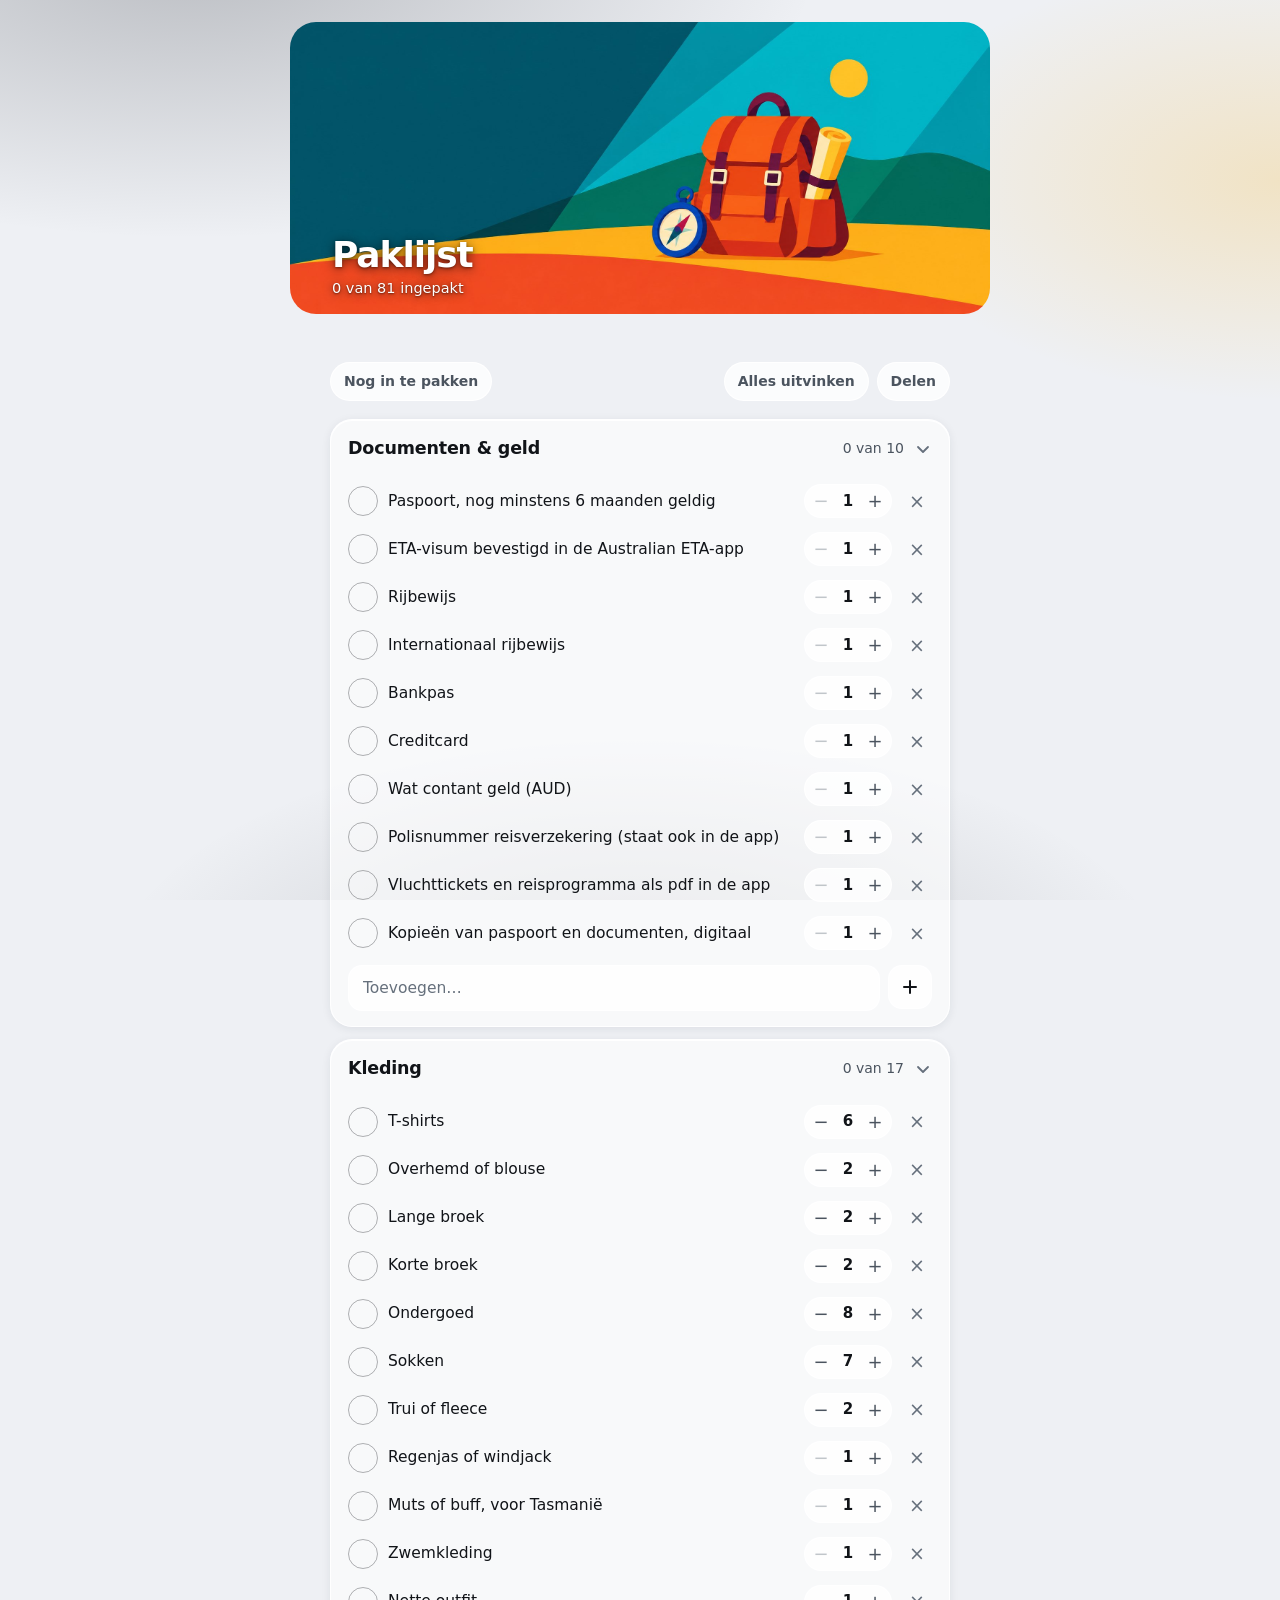
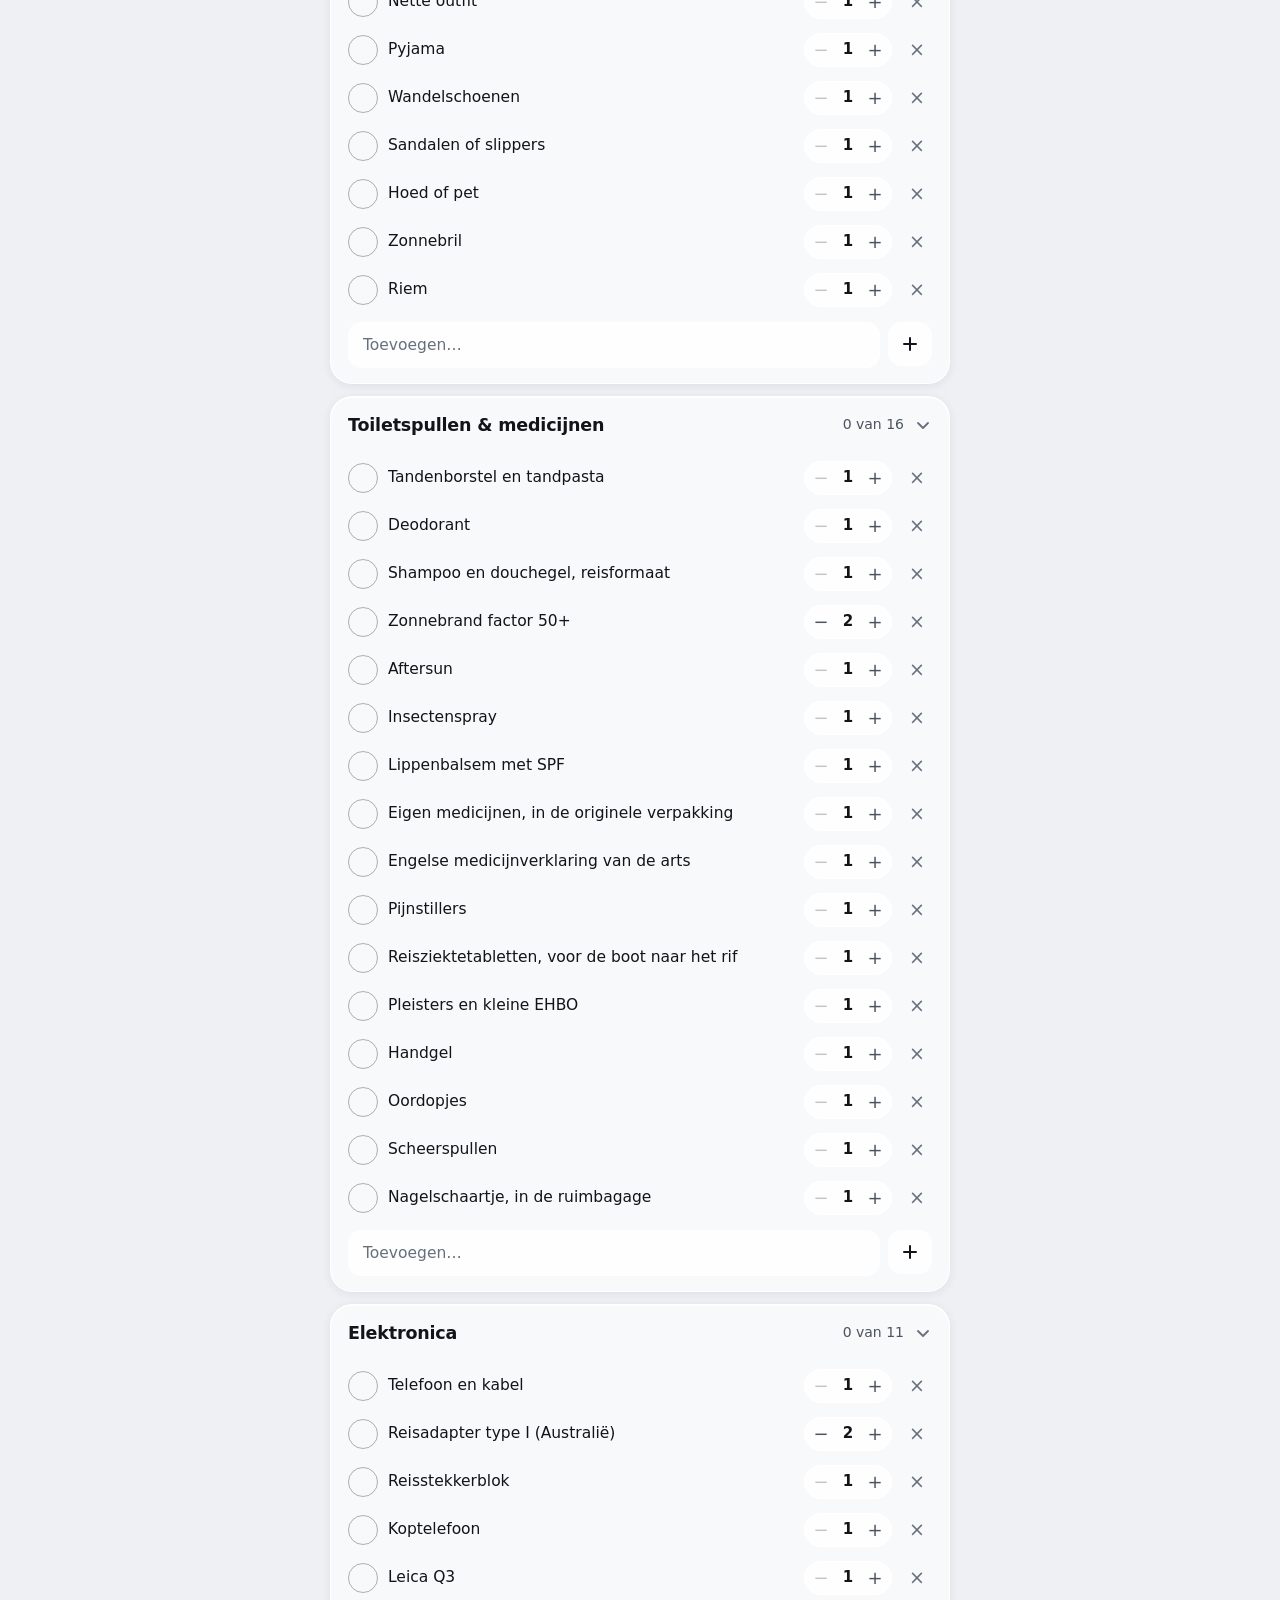
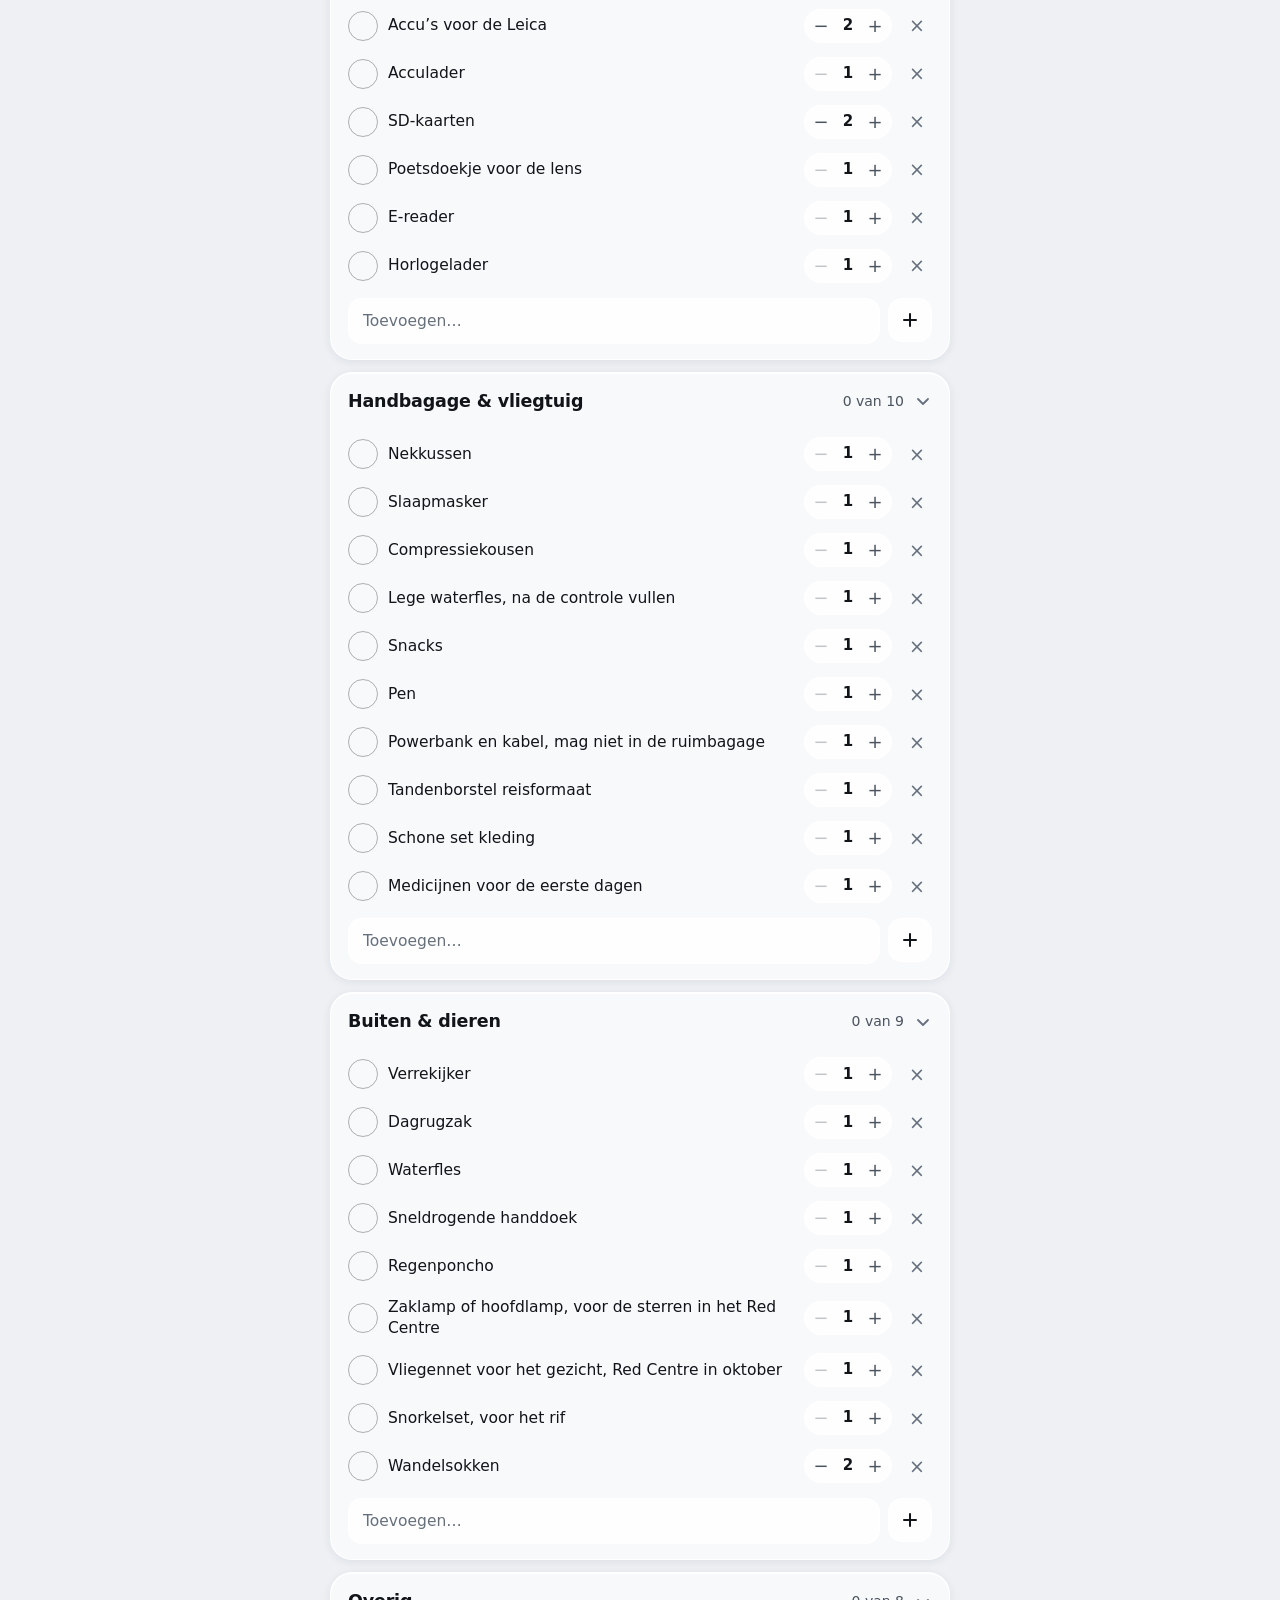
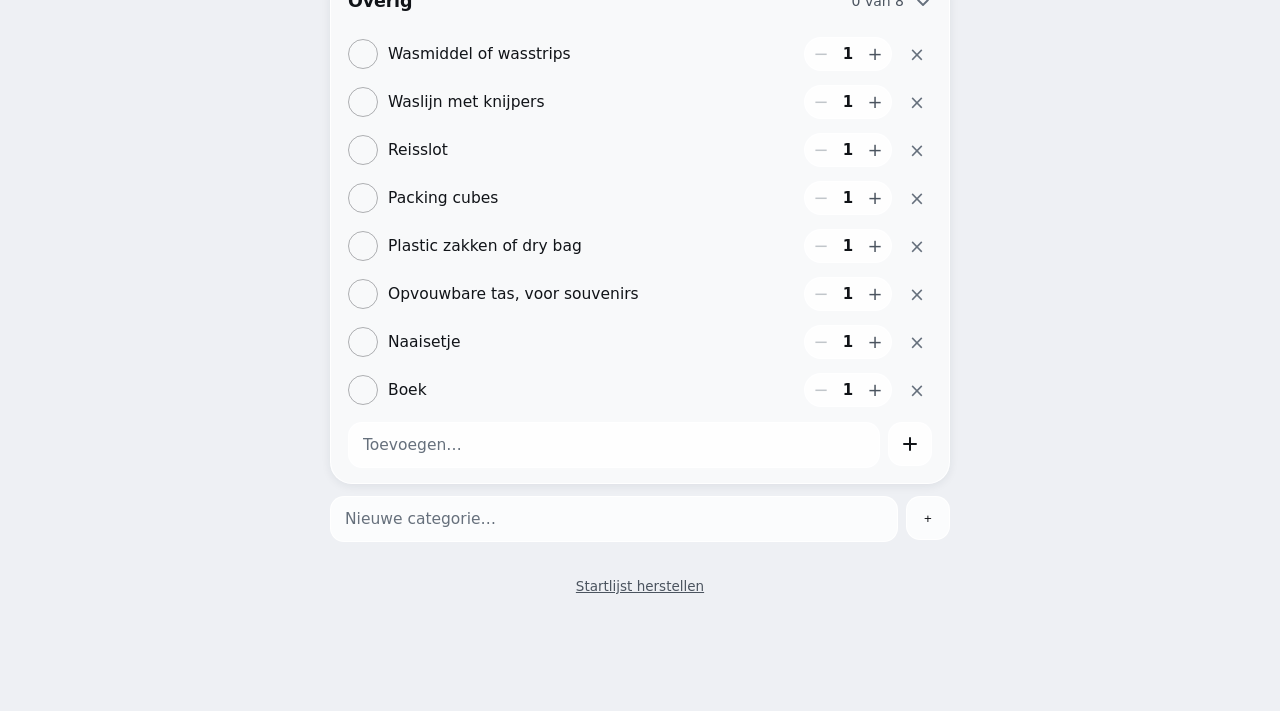
==== commit 3dc00a4b: "Styling paklijst" ====
--- a/paklijst.html
+++ b/paklijst.html
@@ -56,18 +56,20 @@
   .nieuwcat input{flex:1;min-width:0;font:inherit;font-size:15.5px;color:var(--text);padding:10px 14px;border-radius:14px;
     background:var(--glass-2);border:1px solid var(--rim);-webkit-appearance:none;appearance:none}
   .nieuwcat input::placeholder{color:var(--text-faint)}
-  .voet{margin:30px 0 0;font-size:13.5px;color:var(--text-faint);line-height:1.5}
-  .voet p{margin:0 0 8px}
+  .voet{margin:30px 0 0;text-align:center}
+  .voet p{margin:0}
   .voet button{font:inherit;font-size:13.5px;color:var(--text-dim);background:none;border:none;padding:0;text-decoration:underline;cursor:pointer}
-  .hero .eyebrow{text-decoration:none}
+  /* de filterchip is een schakelaar: aan toont hij een kruisje om hem weer uit te zetten */
+  .chip.schakel{display:inline-flex;align-items:center;gap:7px}
+  .chip.schakel svg{display:none;width:12px;height:12px}
+  .chip.schakel.on svg{display:block}
   @media (prefers-reduced-motion:reduce){.cathead .pijl,.track i,.toast{transition:none}}
 </style>
 </head>
 <body>
 
-<div class="hero banner" style="background-image:url('banner-praktisch.jpg')">
+<div class="hero banner" style="background-image:url('reg-voorreis.jpg')">
   <div class="wrap">
-    <a class="eyebrow" href="index.html">‹ AustralieApp</a>
     <h1 class="btitel">Paklijst</h1>
     <p class="bsub" id="sub"></p>
   </div>
@@ -76,8 +78,7 @@
 
 <main class="wrap">
   <div class="acties">
-    <button class="chip on" id="fAlles">Alles</button>
-    <button class="chip" id="fNog">Nog in te pakken</button>
+    <button class="chip schakel" id="fNog" aria-pressed="false">Nog in te pakken<svg viewBox="0 0 12 12" fill="none" stroke="currentColor" stroke-width="2" stroke-linecap="round" aria-hidden="true"><path d="M2 2l8 8M10 2l-8 8"/></svg></button>
     <span class="ruimte"></span>
     <button class="chip" id="uitvinken">Alles uitvinken</button>
     <button class="chip" id="delen">Delen</button>
@@ -87,11 +88,7 @@
     <input id="nieuwcatnaam" placeholder="Nieuwe categorie…" autocomplete="off" autocapitalize="sentences" enterkeyhint="done">
     <button id="nieuwcatknop" aria-label="Categorie toevoegen">+</button>
   </div>
-  <div class="voet">
-    <p>Begonnen met een voorstel voor deze reis: haal weg wat je niet meeneemt en vul aan. Typ een getal vóór de naam ('3 T-shirts') om meteen het aantal te zetten.</p>
-    <p>Bij aankomst in Australië: eten, planten, hout en dierlijke producten altijd aangeven. Ze zijn er streng op.</p>
-    <p><button id="herstel">Startlijst herstellen</button></p>
-  </div>
+  <div class="voet"><p><button id="herstel">Startlijst herstellen</button></p></div>
 </main>
 
 <div class="toast" id="toast" role="status"></div>
@@ -170,8 +167,7 @@
 function teken(){
   const lijst=document.getElementById('lijst');
   const nog=S.filter==='nog';
-  document.getElementById('fAlles').classList.toggle('on',!nog);
-  document.getElementById('fNog').classList.toggle('on',nog);
+  const f=document.getElementById('fNog'); f.classList.toggle('on',nog); f.setAttribute('aria-pressed',String(nog));
   let totaal=0, klaar=0, catsKlaar=0;
   lijst.innerHTML=S.cats.map(c=>{
     const n=c.items.length, k=c.items.filter(x=>x.ok).length;
@@ -237,8 +233,7 @@
 }
 document.getElementById('nieuwcatknop').onclick=nieuweCategorie;
 document.getElementById('nieuwcatnaam').addEventListener('keydown',e=>{ if(e.key==='Enter'){ e.preventDefault(); nieuweCategorie(); } });
-document.getElementById('fAlles').onclick=()=>{ S.filter='alles'; bewaar(); teken(); };
-document.getElementById('fNog').onclick=()=>{ S.filter='nog'; bewaar(); teken(); };
+document.getElementById('fNog').onclick=()=>{ S.filter=S.filter==='nog'?'alles':'nog'; bewaar(); teken(); };
 // Voor het opnieuw inpakken bij de volgende verhuizing: alles uit, de lijst zelf blijft.
 document.getElementById('uitvinken').onclick=()=>{
   const was=S.cats.map(c=>c.items.filter(x=>x.ok).map(x=>x.id));
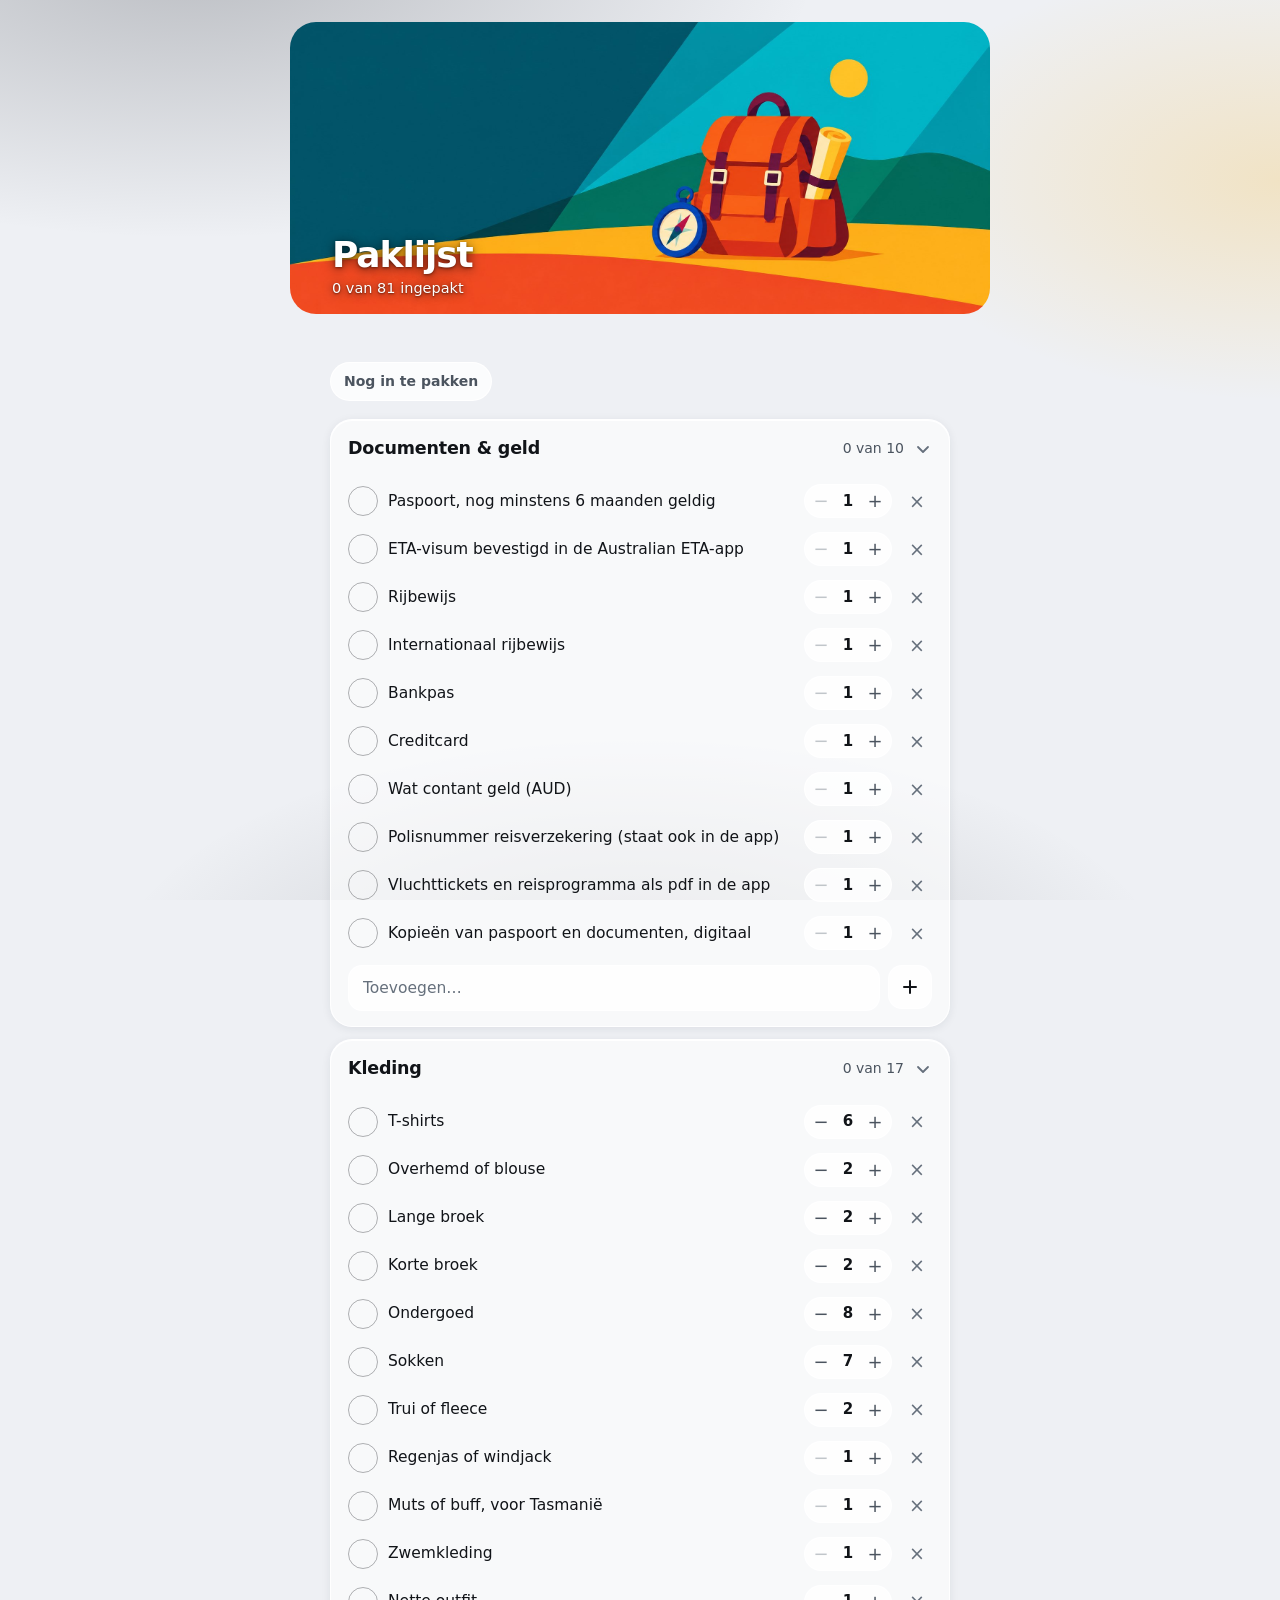
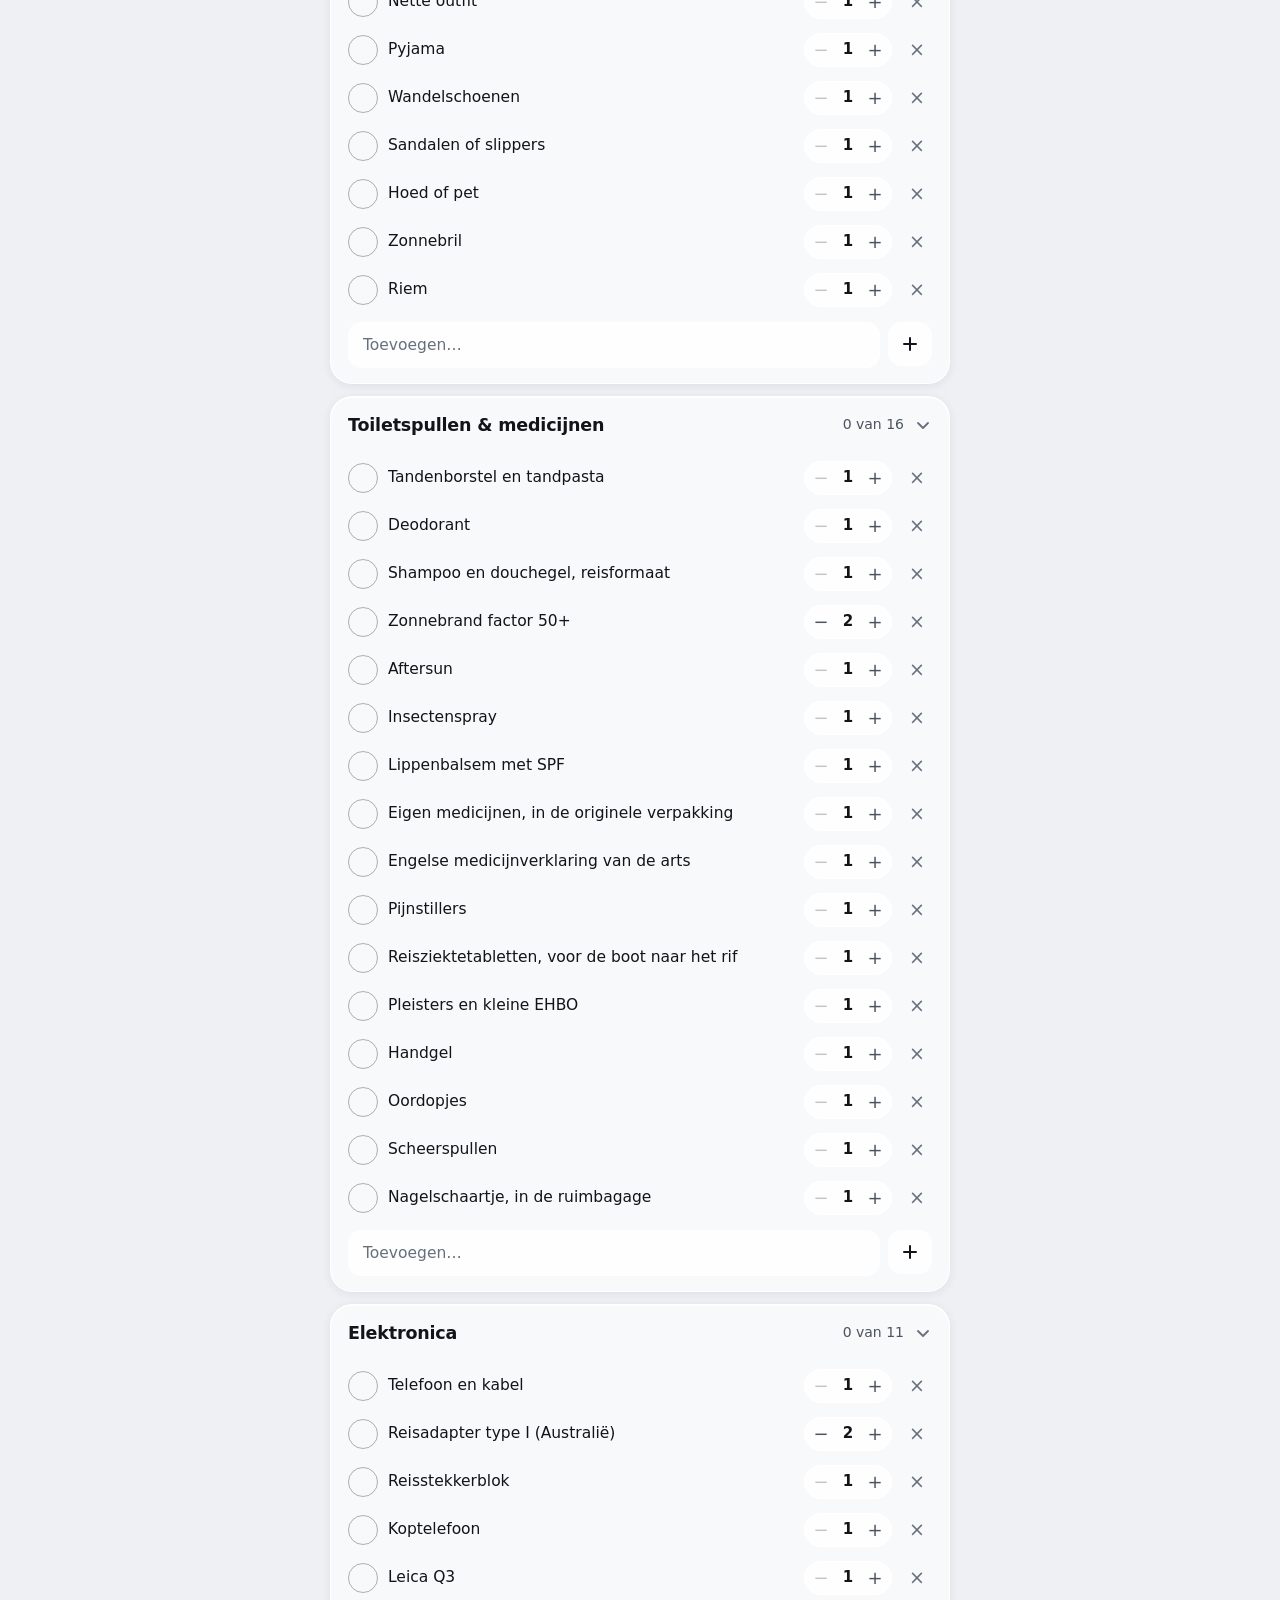
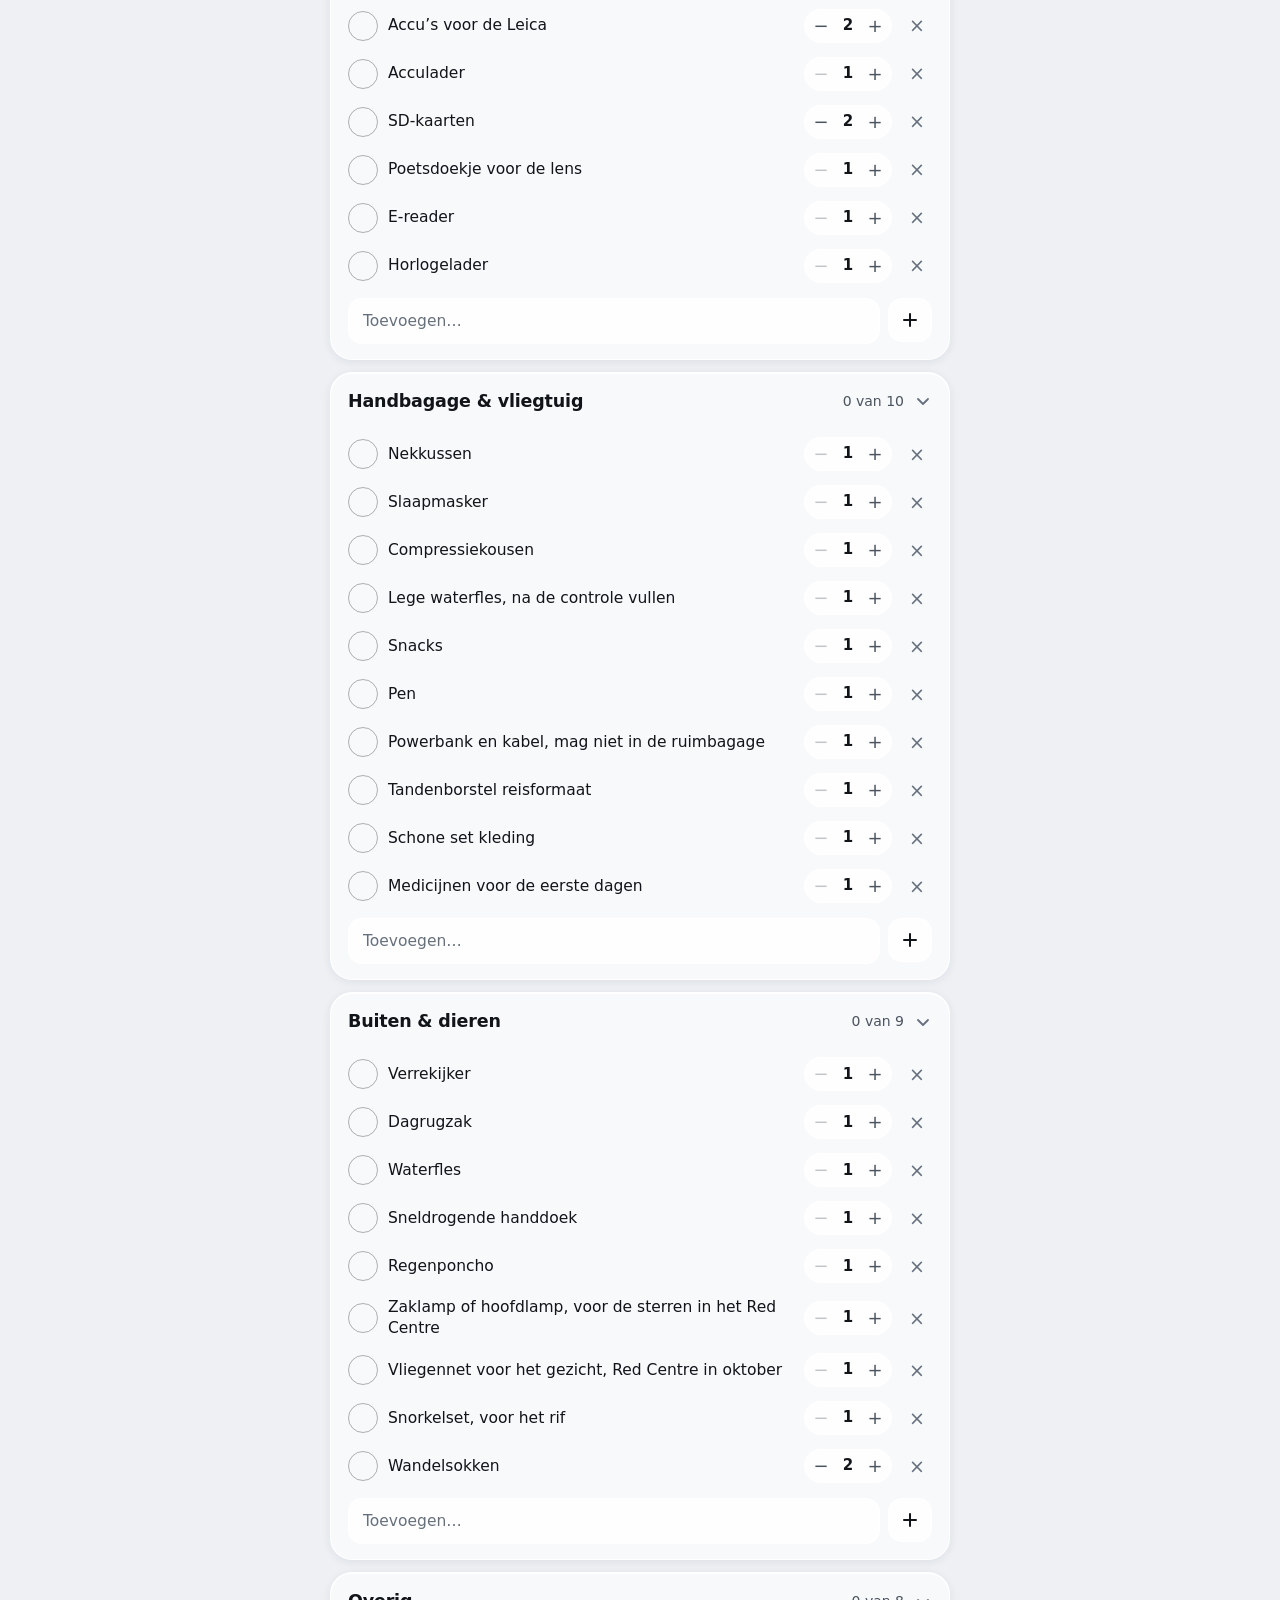
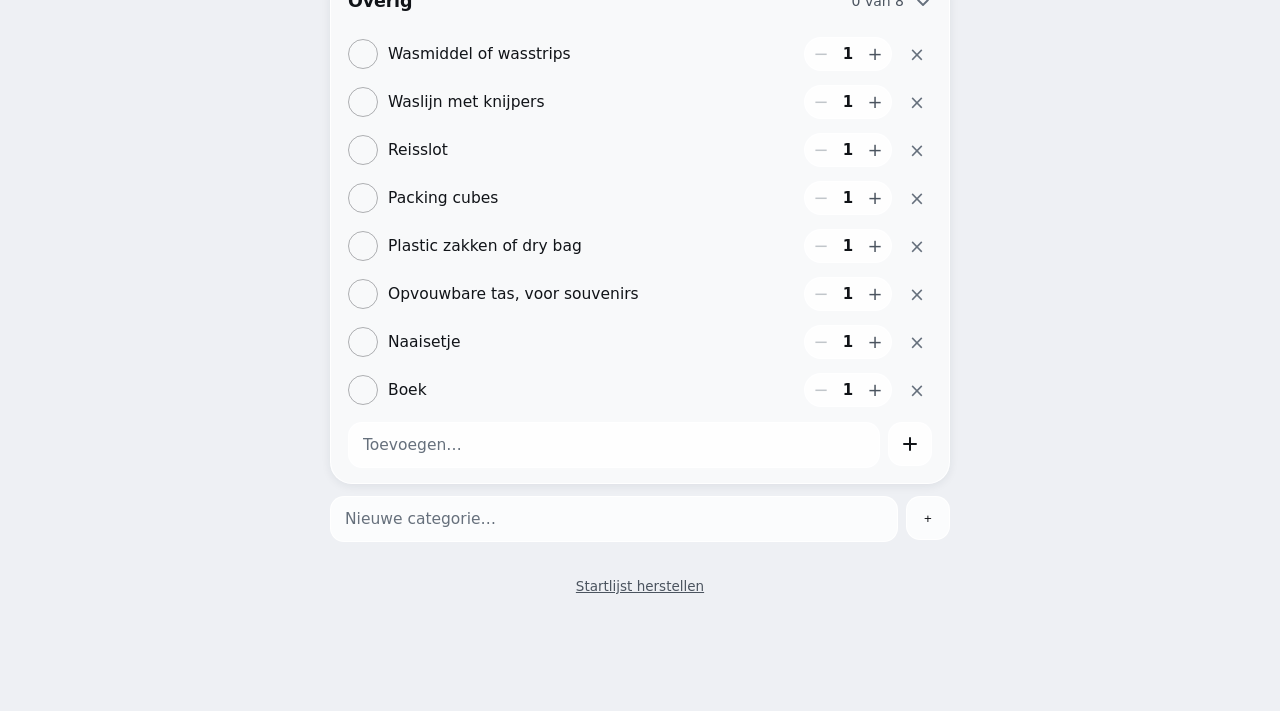
==== commit ec0d02a7: "Styling paklijst" ====
--- a/paklijst.html
+++ b/paklijst.html
@@ -12,7 +12,6 @@
   /* Paklijst: één los bestand naast de app. Alles staat op deze telefoon (localStorage), er gaat niets
      naar Nhost. De opmaak komt uit app.css; hieronder alleen wat de lijst zelf nodig heeft. */
   .acties{display:flex;gap:8px;flex-wrap:wrap;align-items:center;margin:22px 0 18px}
-  .acties .ruimte{flex:1}
   .cat.card{padding:0;overflow:hidden}
   .cathead{display:flex;align-items:center;gap:10px;width:100%;padding:15px 17px;
     background:none;border:none;font:inherit;color:inherit;text-align:left;cursor:pointer}
@@ -79,9 +78,6 @@
 <main class="wrap">
   <div class="acties">
     <button class="chip schakel" id="fNog" aria-pressed="false">Nog in te pakken<svg viewBox="0 0 12 12" fill="none" stroke="currentColor" stroke-width="2" stroke-linecap="round" aria-hidden="true"><path d="M2 2l8 8M10 2l-8 8"/></svg></button>
-    <span class="ruimte"></span>
-    <button class="chip" id="uitvinken">Alles uitvinken</button>
-    <button class="chip" id="delen">Delen</button>
   </div>
   <div id="lijst"></div>
   <div class="nieuwcat">
@@ -234,30 +230,11 @@
 document.getElementById('nieuwcatknop').onclick=nieuweCategorie;
 document.getElementById('nieuwcatnaam').addEventListener('keydown',e=>{ if(e.key==='Enter'){ e.preventDefault(); nieuweCategorie(); } });
 document.getElementById('fNog').onclick=()=>{ S.filter=S.filter==='nog'?'alles':'nog'; bewaar(); teken(); };
-// Voor het opnieuw inpakken bij de volgende verhuizing: alles uit, de lijst zelf blijft.
-document.getElementById('uitvinken').onclick=()=>{
-  const was=S.cats.map(c=>c.items.filter(x=>x.ok).map(x=>x.id));
-  if(!was.some(a=>a.length)){ toast('Er is nog niets afgevinkt'); return; }
-  if(!confirm('Alle vinkjes weghalen? De lijst zelf blijft staan.')) return;
-  S.cats.forEach(c=>c.items.forEach(x=>x.ok=false)); bewaar(); teken();
-  toast('Alles uitgevinkt','Ongedaan maken',()=>{ S.cats.forEach((c,i)=>c.items.forEach(x=>{ if(was[i]&&was[i].includes(x.id)) x.ok=true; })); bewaar(); teken(); });
-};
 document.getElementById('herstel').onclick=()=>{
   if(!confirm('De startlijst terugzetten? Je eigen aanpassingen gaan verloren.')) return;
   const oud=S; S=startlijst(); bewaar(); teken();
   toast('Startlijst teruggezet','Ongedaan maken',()=>{ S=oud; bewaar(); teken(); });
 };
-// Als tekst, bijvoorbeeld voor een berichtje aan een medereiziger
-document.getElementById('delen').onclick=async()=>{
-  let totaal=0, klaar=0;
-  const regels=S.cats.filter(c=>c.items.length).map(c=>`${c.naam}\n`+c.items.map(it=>{ totaal++; if(it.ok) klaar++;
-    return `${it.ok?'☑':'☐'} ${it.aantal>1?it.aantal+'× ':''}${it.naam}`; }).join('\n'));
-  const tekst=`Paklijst Australië, ${klaar} van ${totaal} ingepakt\n\n`+regels.join('\n\n');
-  try{
-    if(navigator.share){ await navigator.share({title:'Paklijst',text:tekst}); return; }
-    await navigator.clipboard.writeText(tekst); toast('Lijst gekopieerd');
-  }catch(e){ if(e&&e.name==='AbortError') return; try{ await navigator.clipboard.writeText(tekst); toast('Lijst gekopieerd'); }catch(e2){ toast('Delen lukt hier niet'); } }
-};
 // Thema volgt de app als die in een ander tabblad wordt omgezet
 window.addEventListener('storage',e=>{ if(e.key==='aus_thema') document.documentElement.setAttribute('data-theme',e.newValue==='dark'?'dark':'light'); });
 
